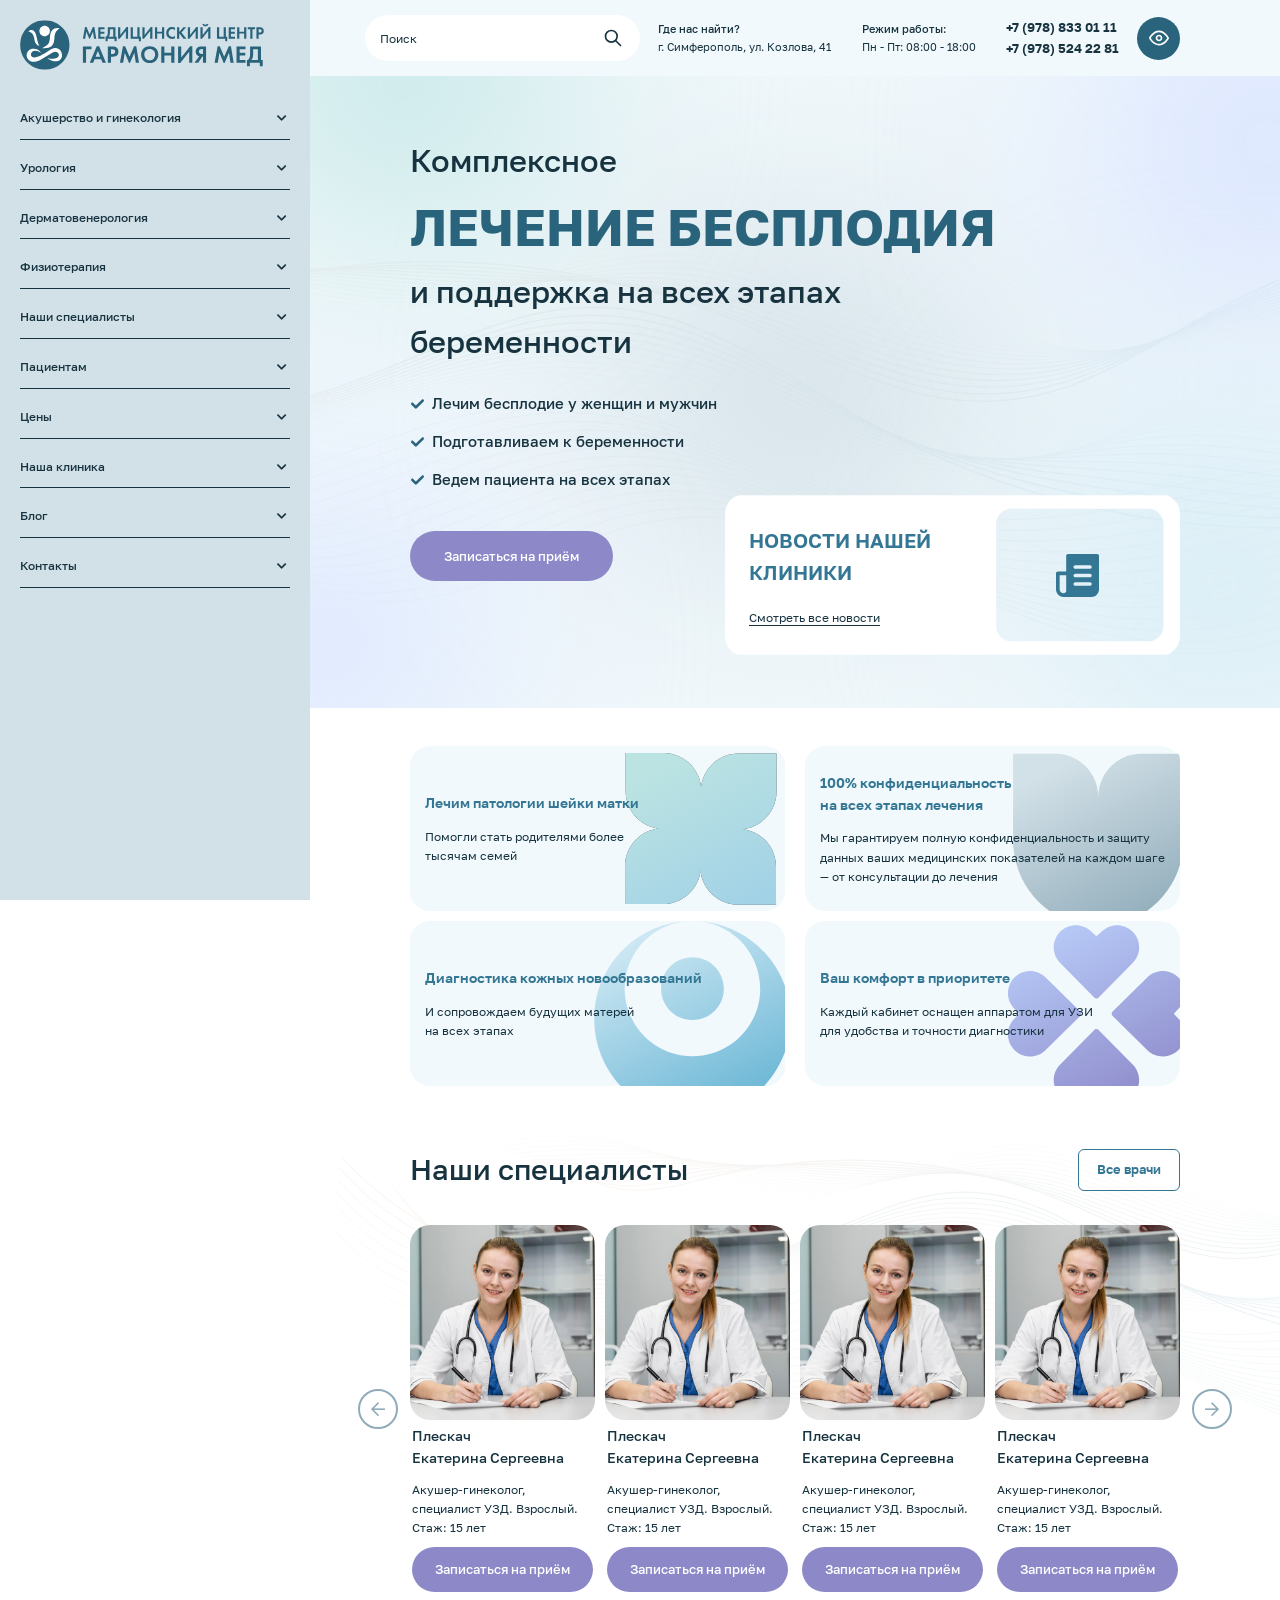
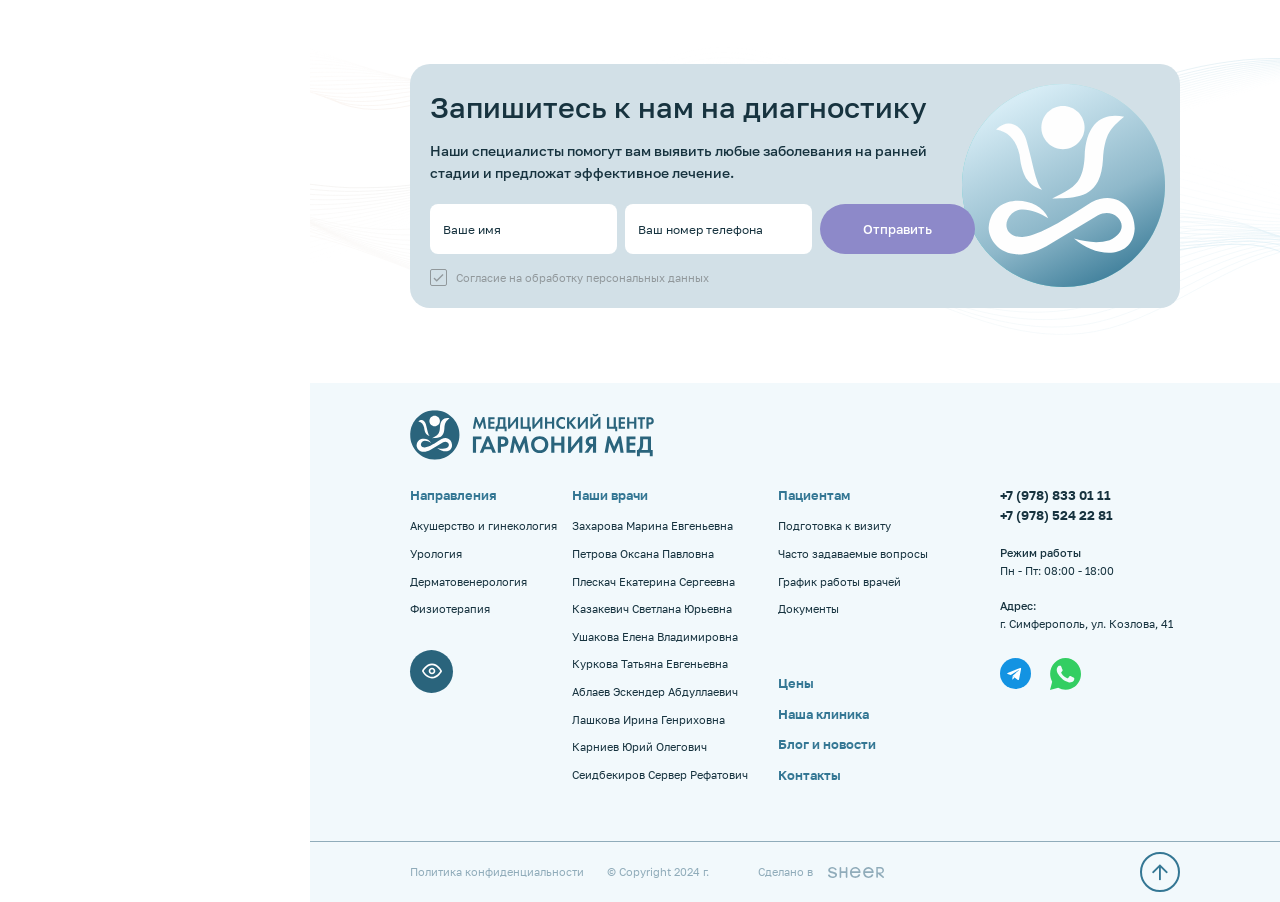
==== index.html @ cb1bbfca "Add files via upload" ====
<!DOCTYPE html>
<!--[if lt IE 7]><html lang="ru" class="lt-ie9 lt-ie8 lt-ie7"><![endif]-->
<!--[if IE 7]><html lang="ru" class="lt-ie9 lt-ie8"><![endif]-->
<!--[if IE 8]><html lang="ru" class="lt-ie9"><![endif]-->
<!--[if gt IE 8]><!-->
<html lang="ru">
<!--<![endif]-->
<head>
	<meta charset="utf-8" />
	<title>Заголовок</title>
	<meta http-equiv="X-UA-Compatible" content="IE=edge" />
	<meta name="viewport" content="width=device-width, initial-scale=1, maximum-scale=1">
	<meta name="format-detection" content="telephone=no" />
	<link rel="shortcut icon" href="favicon.png" />
	<link rel="stylesheet" href="libs/bootstrap/bootstrap-grid.css" />
	<link rel="stylesheet" href="libs/fontawesome-free-5.12.0-web/css/all.min.css" />
	<link rel="stylesheet" href="libs/fancybox-master/dist/jquery.fancybox.min.css" />
	<link rel="stylesheet" href="libs/slick-1.5.9/slick/slick.css" />
	<link rel="stylesheet" href="libs/slick-1.5.9/slick/slick-theme.css" />
	<link rel="stylesheet" href="css/fonts.css" />
	<link rel="stylesheet" href="css/main.css?ver=1.1" />
	<link rel="stylesheet" href="css/media.css?ver=1.1" />
</head>
<body>

	<div class="wrapper">

		<div class="sidebar-page">
			<a href="#" class="logo">
				<img src="img/logo.svg" alt="alt">
			</a>
			<div class="search-main show-mob">
				<form>
					<input type="text" placeholder="Поиск" required>
					<button class="btn-search"></button>
				</form>
			</div>
			<ul class="menu">
				<li class="menu__haschild">
					<a href="#">Акушерство и гинекология</a>
					<div class="menu__dropdown">
						<ul>
							<li><a href="#">Амбулаторная гинекологическая хирургия</a></li>
							<li><a href="#">Воспалительные заболевания</a></li>
							<li><a href="#">Детская и подростковая гинекология</a></li>
							<li><a href="#">Индивидуальное ведение беременности</a></li>
							<li><a href="#">Индивидуальный подбор контрацепции</a></li>
							<li><a href="#">Нарушение менструального цикла</a></li>
							<li><a href="#">Невынашивание беременности</a></li>
							<li><a href="#">Патология шейки матки</a></li>
							<li><a href="#">Патология тазового дна</a></li>
							<li><a href="#">Предгравидарная подготовка (перед планируемой беременностью)</a></li>
							<li><a href="#">Предменструальный синдром</a></li>
							<li><a href="#">Репродуктивная эндокринология</a></li>
							<li><a href="#">Хроническая тазовая боль</a></li>
							<li><a href="#">Эндометриоз</a></li>
						</ul>
					</div>
				</li>
				<li class="menu__haschild">
					<a href="#">Урология</a>
					<div class="menu__dropdown">
						<ul>
							<li><a href="#">Амбулаторная гинекологическая хирургия</a></li>
							<li><a href="#">Воспалительные заболевания</a></li>
							<li><a href="#">Детская и подростковая гинекология</a></li>
							<li><a href="#">Индивидуальное ведение беременности</a></li>
							<li><a href="#">Индивидуальный подбор контрацепции</a></li>
							<li><a href="#">Нарушение менструального цикла</a></li>
						</ul>
					</div>
				</li>
				<li class="menu__haschild">
					<a href="#">Дерматовенерология</a>
					<div class="menu__dropdown">
						<ul>
							<li><a href="#">Амбулаторная гинекологическая хирургия</a></li>
							<li><a href="#">Воспалительные заболевания</a></li>
							<li><a href="#">Детская и подростковая гинекология</a></li>
							<li><a href="#">Индивидуальное ведение беременности</a></li>
							<li><a href="#">Индивидуальный подбор контрацепции</a></li>
							<li><a href="#">Нарушение менструального цикла</a></li>
							<li><a href="#">Невынашивание беременности</a></li>
						</ul>
					</div>
				</li>
				<li class="menu__haschild">
					<a href="#">Физиотерапия</a>
					<div class="menu__dropdown">
						<ul>
							<li><a href="#">Амбулаторная гинекологическая хирургия</a></li>
							<li><a href="#">Воспалительные заболевания</a></li>
							<li><a href="#">Детская и подростковая гинекология</a></li>
							<li><a href="#">Индивидуальное ведение беременности</a></li>
							<li><a href="#">Индивидуальный подбор контрацепции</a></li>
							<li><a href="#">Нарушение менструального цикла</a></li>
						</ul>
					</div>
				</li>
				<li class="menu__haschild">
					<a href="#">Наши специалисты</a>
					<div class="menu__dropdown">
						<ul>
							<li><a href="#">Амбулаторная гинекологическая хирургия</a></li>
							<li><a href="#">Воспалительные заболевания</a></li>
							<li><a href="#">Детская и подростковая гинекология</a></li>
							<li><a href="#">Индивидуальное ведение беременности</a></li>
							<li><a href="#">Хроническая тазовая боль</a></li>
							<li><a href="#">Эндометриоз</a></li>
						</ul>
					</div>
				</li>
				<li class="menu__haschild">
					<a href="#">Пациентам</a>
					<div class="menu__dropdown">
						<ul>
							<li><a href="#">Амбулаторная гинекологическая хирургия</a></li>
							<li><a href="#">Воспалительные заболевания</a></li>
							<li><a href="#">Детская и подростковая гинекология</a></li>
							<li><a href="#">Индивидуальное ведение беременности</a></li>
							<li><a href="#">Индивидуальный подбор контрацепции</a></li>
							<li><a href="#">Эндометриоз</a></li>
						</ul>
					</div>
				</li>
				<li class="menu__haschild">
					<a href="#">Цены</a>
					<div class="menu__dropdown">
						<ul>
							<li><a href="#">Амбулаторная гинекологическая хирургия</a></li>
							<li><a href="#">Воспалительные заболевания</a></li>
							<li><a href="#">Детская и подростковая гинекология</a></li>
							<li><a href="#">Индивидуальное ведение беременности</a></li>
							<li><a href="#">Индивидуальный подбор контрацепции</a></li>
							<li><a href="#">Нарушение менструального цикла</a></li>
							<li><a href="#">Невынашивание беременности</a></li>
						</ul>
					</div>
				</li>
				<li class="menu__haschild">
					<a href="#">Наша клиника</a>
					<div class="menu__dropdown">
						<ul>
							<li><a href="#">Амбулаторная гинекологическая хирургия</a></li>
							<li><a href="#">Воспалительные заболевания</a></li>
							<li><a href="#">Детская и подростковая гинекология</a></li>
							<li><a href="#">Индивидуальное ведение беременности</a></li>
							<li><a href="#">Индивидуальный подбор контрацепции</a></li>
							<li><a href="#">Нарушение менструального цикла</a></li>
						</ul>
					</div>
				</li>
				<li class="menu__haschild">
					<a href="#">Блог</a>
					<div class="menu__dropdown">
						<ul>
							<li><a href="#">Амбулаторная гинекологическая хирургия</a></li>
							<li><a href="#">Воспалительные заболевания</a></li>
							<li><a href="#">Детская и подростковая гинекология</a></li>
							<li><a href="#">Индивидуальное ведение беременности</a></li>
							<li><a href="#">Индивидуальный подбор контрацепции</a></li>
							<li><a href="#">Нарушение менструального цикла</a></li>
							<li><a href="#">Невынашивание беременности</a></li>
						</ul>
					</div>
				</li>
				<li class="menu__haschild">
					<a href="#">Контакты</a>
					<div class="menu__dropdown">
						<ul>
							<li><a href="#">Невынашивание беременности</a></li>
							<li><a href="#">Патология шейки матки</a></li>
							<li><a href="#">Патология тазового дна</a></li>
							<li><a href="#">Предменструальный синдром</a></li>
							<li><a href="#">Репродуктивная эндокринология</a></li>
							<li><a href="#">Хроническая тазовая боль</a></li>
							<li><a href="#">Эндометриоз</a></li>
						</ul>
					</div>
				</li>
			</ul>
			<div class="sidebar-page__bottom show-mob">
				<div class="header__item">
					<p><strong>Где нас найти?</strong></p>
					<p>г. Симферополь, ул. Козлова, 41</p>
				</div>
				<div class="header__item">
					<p><strong>Режим работы:</strong></p>
					<p>Пн - Пт: 08:00 - 18:00</p>
				</div>
				<ul class="phones-list">
					<li><a href="tel:+79788330111">+7 (978) 833 01 11</a></li>
					<li><a href="tel:+79785242281">+7 (978) 524 22 81</a></li>
				</ul>
			</div>
		</div>
		<div class="menu-overlay"></div>

		<header class="header">
			<div class="container">
				<div class="header__wrapper">
					<span class='sandwich'>
						<span class='sw-topper'></span>
						<span class='sw-bottom'></span>
						<span class='sw-footer'></span>
					</span>
					<a href="#" class="logo show-mob">
						<img src="img/logo.svg" alt="alt">
					</a>
					<div class="search-main">
						<form>
							<input type="text" placeholder="Поиск" required>
							<button class="btn-search"></button>
						</form>
					</div>
					<div class="header__item">
						<p><strong>Где нас найти?</strong></p>
						<p>г. Симферополь, ул. Козлова, 41</p>
					</div>
					<div class="header__item hidden-tablet">
						<p><strong>Режим работы:</strong></p>
						<p>Пн - Пт: 08:00 - 18:00</p>
					</div>
					<ul class="phones-list">
						<li><a href="tel:+79788330111">+7 (978) 833 01 11</a></li>
						<li><a href="tel:+79785242281">+7 (978) 524 22 81</a></li>
					</ul>
					<a href="#" class="btn-eye">
						<img src="img/eye.svg" alt="alt">
					</a>
				</div>
			</div>
		</header>

		<section class="billbord">
			<div class="container">
				<h1 class="title-big">Комплексное <strong>лечение бесплодия </strong> и поддержка на всех этапах беременности</h1>
				<div class="billbord__wrap">
					<div class="billbord__content">
						<ul class="list-page">
							<li>Лечим бесплодие у женщин и мужчин</li>
							<li>Подготавливаем к беременности</li>
							<li>Ведем пациента на всех этапах</li>
						</ul>
						<a href="#" class="btn-main">Записаться на приём</a>
					</div>
					<div class="news-block">
						<div class="news-block__content">
							<div class="title-block">Новости нашей клиники</div>
							<a href="#" class="link-page">Смотреть все новости</a>
						</div>
						<a href="#" class="news-block__icon">
							<img src="img/ic_news.svg" alt="alt">
						</a>
					</div>
				</div>
			</div>
		</section>

		<section class="advantages">
			<div class="container">
				<div class="row row_advantages">
					<div class="col-lg-6">
						<div class="item-advantage">
							<h3 class="title-min">Лечим патологии шейки матки</h3>
							<p>Помогли стать родителями более <br>тысячам семей</p>
							<div class="item-advantage__image">
								<img src="img/avd1.svg" alt="alt">
							</div>
						</div>
					</div>
					<div class="col-lg-6">
						<div class="item-advantage">
							<h3 class="title-min">100% конфиденциальность <br>на всех этапах лечения</h3>
							<p>Мы гарантируем полную конфиденциальность и защиту данных ваших медицинских показателей на каждом шаге — от консультации до лечения</p>
							<div class="item-advantage__image">
								<img src="img/avd2.svg" alt="alt">
							</div>
						</div>
					</div>
					<div class="col-lg-6">
						<div class="item-advantage">
							<h3 class="title-min">Диагностика кожных новообразований</h3>
							<p>И сопровождаем будущих матерей <br>на всех этапах</p>
							<div class="item-advantage__image">
								<img src="img/avd3.svg" alt="alt">
							</div>
						</div>
					</div>
					<div class="col-lg-6">
						<div class="item-advantage">
							<h3 class="title-min">Ваш комфорт в приоритете</h3>
							<p>Каждый кабинет оснащен аппаратом для УЗИ <br>для удобства и точности диагностики</p>
							<div class="item-advantage__image">
								<img src="img/avd4.svg" alt="alt">
							</div>
						</div>
					</div>
				</div>
			</div>
		</section>

		<section class="team">
			<div class="container">
				<div class="head-section">
					<h2 class="title-section">Наши специалисты</h2>
					<a href="#" class="btn-main btn-main_border">Все врачи</a>
				</div>
				<div class="slider-team">
					<div>
						<div class="item-team">
							<div class="item-team__image">
								<img src="img/team1.jpg" alt="alt">
							</div>
							<div class="item-team__content">
								<div class="title-min">Плескач <br>Екатерина Сергеевна</div>
								<div class="item-team__text">
									<p>Акушер-гинеколог, специалист УЗД. Взрослый.</p>
									<p>Стаж: 15 лет</p>
								</div>
								<a href="#" class="btn-main">Записаться на приём</a>
							</div>
						</div>
					</div>
					<div>
						<div class="item-team">
							<div class="item-team__image">
								<img src="img/team1.jpg" alt="alt">
							</div>
							<div class="item-team__content">
								<div class="title-min">Плескач <br>Екатерина Сергеевна</div>
								<div class="item-team__text">
									<p>Акушер-гинеколог, специалист УЗД. Взрослый.</p>
									<p>Стаж: 15 лет</p>
								</div>
								<a href="#" class="btn-main">Записаться на приём</a>
							</div>
						</div>
					</div>
					<div>
						<div class="item-team">
							<div class="item-team__image">
								<img src="img/team1.jpg" alt="alt">
							</div>
							<div class="item-team__content">
								<div class="title-min">Плескач <br>Екатерина Сергеевна</div>
								<div class="item-team__text">
									<p>Акушер-гинеколог, специалист УЗД. Взрослый.</p>
									<p>Стаж: 15 лет</p>
								</div>
								<a href="#" class="btn-main">Записаться на приём</a>
							</div>
						</div>
					</div>
					<div>
						<div class="item-team">
							<div class="item-team__image">
								<img src="img/team1.jpg" alt="alt">
							</div>
							<div class="item-team__content">
								<div class="title-min">Плескач <br>Екатерина Сергеевна</div>
								<div class="item-team__text">
									<p>Акушер-гинеколог, специалист УЗД. Взрослый.</p>
									<p>Стаж: 15 лет</p>
								</div>
								<a href="#" class="btn-main">Записаться на приём</a>
							</div>
						</div>
					</div>
					<div>
						<div class="item-team">
							<div class="item-team__image">
								<img src="img/team1.jpg" alt="alt">
							</div>
							<div class="item-team__content">
								<div class="title-min">Плескач <br>Екатерина Сергеевна</div>
								<div class="item-team__text">
									<p>Акушер-гинеколог, специалист УЗД. Взрослый.</p>
									<p>Стаж: 15 лет</p>
								</div>
								<a href="#" class="btn-main">Записаться на приём</a>
							</div>
						</div>
					</div>
					<div>
						<div class="item-team">
							<div class="item-team__image">
								<img src="img/team1.jpg" alt="alt">
							</div>
							<div class="item-team__content">
								<div class="title-min">Плескач <br>Екатерина Сергеевна</div>
								<div class="item-team__text">
									<p>Акушер-гинеколог, специалист УЗД. Взрослый.</p>
									<p>Стаж: 15 лет</p>
								</div>
								<a href="#" class="btn-main">Записаться на приём</a>
							</div>
						</div>
					</div>
				</div>
			</div>
		</section>

		<section class="consultation">
			<div class="container">
				<div class="consultation__form">
					<h2 class="title-section">Запишитесь к нам на диагностику</h2>
					<div class="title-min">Наши специалисты помогут вам выявить любые заболевания на ранней стадии и предложат эффективное лечение.</div>
					<form>
						<div class="consultation__line">
							<div class="item-form">
								<input type="text" placeholder="Ваше имя" required>
							</div>
							<div class="item-form">
								<input type="tel" placeholder="Ваш номер телефона" class="input-phone" inputmode="numeric" required>
							</div>
							<input type="submit" class="btn-main" value="Отправить">
						</div>
						<div class="checkbox">
							<label>
								<input type="checkbox" required="required" checked="checked" />
								<span>Согласие на обработку персональных данных</span>
							</label>
						</div>
					</form>
				</div>
			</div>
		</section>

		<footer class="footer">
			<div class="container">
				<a href="#" class="logo">
					<img src="img/logo.svg" alt="alt">
				</a>
				<div class="row row_footer">
					<div class="col-lg-3 col-6">
						<div class="footer__title">Направления</div>
						<ul class="footer__nav">
							<li><a href="#">Акушерство и гинекология</a></li>
							<li><a href="#">Урология</a></li>
							<li><a href="#">Дерматовенерология</a></li>
							<li><a href="#">Физиотерапия</a></li>
						</ul>
						<a href="#" class="btn-eye">
							<img src="img/eye.svg" alt="alt">
						</a>
					</div>
					<div class="col-lg-3 col-6">
						<div class="footer__col">
							<div class="footer__title">Наши врачи</div>
							<ul class="footer__nav">
								<li><a href="#">Захарова Марина Евгеньевна</a></li>
								<li><a href="#">Петрова Оксана Павловна</a></li>
								<li><a href="#">Плескач Екатерина Сергеевна</a></li>
								<li><a href="#">Казакевич Светлана Юрьевна</a></li>
								<li><a href="#">Ушакова Елена Владимировна</a></li>
								<li><a href="#">Куркова Татьяна Евгеньевна</a></li>
								<li><a href="#">Аблаев Эскендер Абдуллаевич</a></li>
								<li><a href="#">Лашкова Ирина Генриховна</a></li>
								<li><a href="#">Карниев Юрий Олегович</a></li>
								<li><a href="#">Сеидбекиров Сервер Рефатович</a></li>
							</ul>
						</div>
					</div>
					<div class="col-lg-3 col-6">
						<div class="footer__col">
							<div class="footer__title">Пациентам</div>
							<ul class="footer__nav">
								<li><a href="#">Подготовка к визиту</a></li>
								<li><a href="#">Часто задаваемые вопросы</a></li>
								<li><a href="#">График работы врачей</a></li>
								<li><a href="#">Документы</a></li>
							</ul>
							<ul class="footer__nav footer__nav_big">
								<li><a href="#">Цены</a></li>
								<li><a href="#">Наша клиника</a></li>
								<li><a href="#">Блог и новости</a></li>
								<li><a href="#">Контакты</a></li>
							</ul>
						</div>
					</div>
					<div class="col-lg-3 col-6">
						<ul class="phones-list">
							<li><a href="tel:+79788330111">+7 (978) 833 01 11</a></li>
							<li><a href="tel:+79785242281">+7 (978) 524 22 81</a></li>
						</ul>
						<div class="footer__item">
							<p><strong>Режим работы</strong></p>
							<p>Пн - Пт: 08:00 - 18:00</p>
						</div>
						<div class="footer__item">
							<p><strong>Адрес:</strong></p>
							<p>г. Симферополь, ул. Козлова, 41</p>
						</div>
						<ul class="socials-list">
							<li><a href="#" target="_blank"><img src="img/tg.svg" alt="alt"></a></li>
							<li><a href="#" target="_blank"><img src="img/wp.svg" alt="alt"></a></li>
						</ul>
					</div>
				</div>
			</div>
			<div class="footer-bottom">
				<div class="container">
					<div class="row align-items-center">
						<div class="col-lg-3">
							<a href="#">Политика конфиденциальности </a>
						</div>
						<div class="col-lg-3">
							<p>© Copyright  2024 г.</p>
						</div>
						<div class="col-lg-3">
							<div class="create">Сделано в <a href="#"><img src="img/copy.svg" alt="alt"></a></div>
						</div>
						<div class="col-lg-3">
							<a href="#" class="btn_top"><i class="far fa-arrow-up"></i></a>
						</div>
					</div>
				</div>
			</div>
		</footer>
		
	</div>

	<!--[if lt IE 9]>
	<script src="libs/html5shiv/es5-shim.min.js"></script>
	<script src="libs/html5shiv/html5shiv.min.js"></script>
	<script src="libs/html5shiv/html5shiv-printshiv.min.js"></script>
	<script src="libs/respond/respond.min.js"></script>
	<![endif]-->
	<script src="libs/jquery/jquery-3.6.0.min.js"></script>
	<script src="libs/jquery-mousewheel/jquery.mousewheel.min.js"></script>
	<script src="libs/fancybox-master/dist/jquery.fancybox.min.js"></script>
	<script src="libs/slick-1.5.9/slick/slick.min.js"></script>
	<script src="libs/scroll2id/PageScroll2id.min.js"></script>
	<script src="libs/mask/jquery.maskedinput.js"></script>
	<script src="libs/jQueryFormStyler-master/jquery.formstyler.min.js"></script>
	<script src="js/common.js?ver=1.1"></script>
	<!-- Yandex.Metrika counter --><!-- /Yandex.Metrika counter -->
	<!-- Google Analytics counter --><!-- /Google Analytics counter -->
</body>
</html>
---- css/fonts.css ----
@font-face {
    font-family: 'Golos Text';
    src: local('Golos Text Regular'), local('Golos-Text-Regular'),
        url('../fonts/GolosText-Regular.woff2') format('woff2'),
        url('../fonts/GolosText-Regular.woff') format('woff'),
        url('../fonts/GolosText-Regular.ttf') format('truetype');
    font-weight: normal;
    font-style: normal;
  }
  @font-face {
    font-family: 'Golos Text';
    src: local('Golos Text Medium'), local('Golos-Text-Medium'),
        url('../fonts/GolosText-Medium.woff2') format('woff2'),
        url('../fonts/GolosText-Medium.woff') format('woff'),
        url('../fonts/GolosText-Medium.ttf') format('truetype');
    font-weight: 500;
    font-style: normal;
  }
  @font-face {
    font-family: 'Golos Text';
    src: local('Golos Text Demi Bold'), local('Golos-Text-Demi-Bold'),
        url('../fonts/GolosText-DemiBold.woff2') format('woff2'),
        url('../fonts/GolosText-DemiBold.woff') format('woff'),
        url('../fonts/GolosText-DemiBold.ttf') format('truetype');
    font-weight: 600;
    font-style: normal;
  }
  @font-face {
    font-family: 'Golos Text';
    src: local('Golos Text Bold'), local('Golos-Text-Bold'),
        url('../fonts/GolosText-Bold.woff2') format('woff2'),
        url('../fonts/GolosText-Bold.woff') format('woff'),
        url('../fonts/GolosText-Bold.ttf') format('truetype');
    font-weight: 700;
    font-style: normal;
  }
  @font-face {
    font-family: 'Golos Text';
    src: local('Golos Text Black'), local('Golos-Text-Black'),
        url('../fonts/GolosText-Black.woff2') format('woff2'),
        url('../fonts/GolosText-Black.woff') format('woff'),
        url('../fonts/GolosText-Black.ttf') format('truetype');
    font-weight: 900;
    font-style: normal;
  }
---- css/main.css ----
*::-webkit-input-placeholder {
	color: #17333f;
	opacity: 1;
}
*:-moz-placeholder {
	color: #17333f;
	opacity: 1;
}
*::-moz-placeholder {
	color: #17333f;
	opacity: 1;
}
*:-ms-input-placeholder {
	color: #17333f;
	opacity: 1;
}

body input:focus:required:invalid,
body textarea:focus:required:invalid {
	
}
body input:required:valid,
body textarea:required:valid {
	
}
body {
	font-family: 'Golos Text';
	font-size: 16px;
	line-height: 160%;
	color: #17333f;
	overflow-x: hidden;
	margin: 0;
	background-color: #fff;
}
button {
	cursor: pointer;
}
button, input, optgroup, select, textarea {
	font-family: inherit;
}
input {
-webkit-appearance: none;
-moz-appearance: none;
appearance: none;
}
button,
textarea,
input.text,
input[type="text"],
input[type="button"],
input[type="submit"] {
  -webkit-appearance: none;
}
*:link, 
*:visited, 
*:hover, 
*:focus,
*:active {
	outline: 0;
	-webkit-tap-highlight-color: transparent;
}
a, button, input, img {
	transition: all 0.3s;
}
h1,h2,h3,h4,h5,h6 {
	padding: 0;
	margin: 0;
	font-weight: normal;
}
.wrapper {
	padding-left: 468px;
	padding-top: 100px;
	overflow: hidden;
}
a {
	text-decoration: none;
	outline: none;
}
* {
	outline: none !important;
}
ul {
	padding: 0;
	margin: 0;
}
ul li {
	list-style-type: none;
	outline: none;
}
img {
	outline: none;
	display: block;
}
p {
	padding: 0;
	margin: 0;
}
form {
	margin: 0;
}


.row > div {
	padding: 0 15px;
}
.row {
	margin: 0 -15px;
}

.sidebar-page {
	width: 468px;
	padding: 36px 74px;
	height: 100%;
	background: #d2e0e7;
	position: fixed;
	top: 0;
	left: 0;
	z-index: 800;
	overflow: auto;
}
.sidebar-page::-webkit-scrollbar {
	-webkit-appearance: none;
}
.sidebar-page::-webkit-scrollbar:vertical {
	width: 3px;
}
.sidebar-page::-webkit-scrollbar:horizontal {
	height: 3px;
}
.sidebar-page::-webkit-scrollbar-thumb {
	background-color: #2a647c;
	border-radius: 10px;
}
.sidebar-page::-webkit-scrollbar-track {
	border-radius: 10px;
	background-color: #f7f2f2;
}
.logo img {
	max-width: 322px;
	width: 100%;
	height: auto;
	display: block;
}
.menu {
	margin-top: 60px;
}
.menu > li {
	margin-bottom: 18px;
}
.menu > li > a {
	padding-top: 7px;
	padding-bottom: 15px;
	padding-right: 6px;
	border-bottom: 1px solid #17333f;
	line-height: 140%;
	color: #17333f;
	font-weight: 500;
	display: flex;
	align-items: center;
	justify-content: space-between;
}
.menu > li.active > a,
.menu > li > a:hover {
	color: #2a647c;
}
.menu > li.active > a::after {
	transform: rotate(180deg);
}
.menu__haschild > a::after {
	-moz-osx-font-smoothing: grayscale;
    -webkit-font-smoothing: antialiased;
    display: inline-block;
    font-style: normal;
    font-variant: normal;
    text-rendering: auto;
    line-height: 1;
	font-family: "Font Awesome 5 Pro";
    font-weight: 900;
	content: "\f078";
	font-size: 90%;
	transition: all 0.3s;
}
.menu__dropdown {
	display: none;
}
.menu__dropdown li {
	margin-bottom: 2px;
}
.menu__dropdown li a {
	padding: 6px 10px;
	font-size: 14px;
	line-height: 140%;
	color: #17333f;
	border-radius: 3px;
	background: rgba(255, 255, 255, 0.6);
	display: block;
}
.menu__dropdown li a:hover {
	background: rgba(255, 255, 255, 0.8);
}

.header {
	padding: 22px 0;
	left: 468px;
	font-size: 14px;
	line-height: 160%;
	background: #f2f9fc;
	position: fixed;
	top: 0;
	right: 0;
	z-index: 600;
}
.header__wrapper {
	margin-left: -110px;
	gap: 27px;
	display: flex;
	align-items: center;
	justify-content: space-between;
}
.header__item + .header__item {
	margin: 0 auto;
}
.search-main {
	width: 455px;
	position: relative;
}
.search-main input {
	height: 56px;
	padding: 16px 20px;
	padding-right: 69px;
	font-size: 14px;
	line-height: 140%;
	color: #17333f;
	border-radius: 60px;
	font-family: 'Golos Text';
	background: #fff;
	border: none;
	width: 100%;
}
.btn-search {
	width: 65px;
	height: 56px;
	top: 0;
	right: 0;
	position: absolute;
	border: none;
	padding: 0;
	background: transparent;
	background-image: url(../img/search.svg);
	background-repeat: no-repeat;
	background-position: center;
	background-size: 24px auto;
}
.header__item p {
	margin: 0;
}
.header__item strong {
	font-weight: 500;
}
.phones-list {
	font-size: 16px;
	line-height: 160%;
	font-weight: 600;
}
.phones-list a {
	color: #17333f;
}
.btn-eye {
	width: 56px;
	height: 56px;
	border-radius: 50%;
	background: #2a647c;
	border: none;
	flex: none;
	display: flex;
	align-items: center;
	justify-content: center;
}
.btn-eye:hover {
	background: #164254;
}
.btn-eye img {
	width: 24px;
	height: auto;
}
.header .btn-eye {
	margin-left: 20px;
}

.billbord {
	padding-top: 77px;
	padding-bottom: 62px;
	background-image: url(../img/bg_billbord.svg);
	background-repeat: no-repeat;
	background-position: center;
	background-size: cover;
}
.title-big {
	font-size: 42px;
	margin-bottom: 42px;
	max-width: 740px;
	line-height: 160%;
	font-weight: 500;
}
.title-big strong {
	font-size: 64px;
	line-height: 160%;
	text-transform: uppercase;
	color: #2a647c;
	display: block;
	font-weight: 700;
}
.list-page li {
	padding-left: 32px;
	margin-bottom: 20px;
	font-size: 18px;
	line-height: 160%;
	font-weight: 500;
	position: relative;
}
.list-page li::before {
	position: absolute;
	display: block;
	content: " ";
	top: 6px;
	left: 0;
	width: 16px;
	height: 16px;
	background-image: url(../img/li.svg);
	background-repeat: no-repeat;
	background-position: center;
	background-size: contain;
}
.btn-main {
	height: 56px;
	padding: 0 42px;
	font-size: 16px;
	line-height: 160%;
	color: #fff;
	border-radius: 30px;
	background: #8d89c9;
	font-weight: 500;
	display: inline-flex;
	align-items: center;
	justify-content: center;
	text-align: center;
	border: none;
	font-family: 'Golos Text';
	cursor: pointer;
}
.btn-main:hover {
	background: #6964ac;
}
.billbord .list-page {
	margin-bottom: 52px;
}
.news-block {
	width: 604px;
	padding: 18px 22px;
	padding-left: 28px;
	border-radius: 20px;
	display: flex;
	align-items: center;
	max-width: 100%;
	background-image: url(../img/bg_news.svg);
	background-repeat: no-repeat;
	background-position: center;
	background-size: contain;
}
.news-block__icon {
	width: 222px;
	height: 176px;
	flex: none;
	display: flex;
	align-items: center;
	justify-content: center;
}
.news-block__icon img {
	width: 56px;
	height: auto;
}
.billbord__wrap {
	display: flex;
	align-items: flex-end;
	justify-content: space-between;
}
.news-block__content {
	flex: 1;
}
.title-block {
	font-size: 24px;
	line-height: 160%;
	font-weight: 600;
	text-transform: uppercase;
	color: #347794;
}
.news-block .title-block {
	margin-bottom: 36px;
}
.link-page {
	color: #17333f;
	border-bottom: 1px #17333f solid;
}
.link-page:hover {
	border-color: transparent;
}
.billbord__content {
	padding-bottom: 90px;
}

.advantages {
	padding-top: 51px;
}
.row.row_advantages > div {
	padding: 0 25px;
	margin-bottom: 23px;
}
.row.row_advantages {
	margin: 0 -25px;
	margin-bottom: -23px;
}
.item-advantage {
	padding: 15px 41px;
	min-height: 234px;
	background: #f2f9fc;
	border-radius: 20px;
	z-index: 1;
	position: relative;
	height: 100%;
	display: flex;
	flex-direction: column;
	align-items: flex-start;
	justify-content: center;
}
.title-min {
	font-size: 18px;
	line-height: 160%;
	font-weight: 500;
}
.item-advantage .title-min {
	margin-bottom: 15px;
	color: #347794;
	font-weight: 600;
}
.item-advantage__image {
	bottom: 0;
	right: 0;
	z-index: -1;
	top: 0;
	position: absolute;
}
.item-advantage__image img {
	height: 100%;
	width: auto;
}

.team {
	padding-top: 68px;
	position: relative;
}
.consultation::before,
.team::before {
	position: absolute;
	display: block;
	content: " ";
	top: -90px;
	left: 0;
	width: 100%;
	height: 586px;
	z-index: -1;
	background-image: url(../img/bg_team.svg);
	background-repeat: no-repeat;
	background-position: center;
	background-size: contain;
}
.head-section {
	margin-bottom: 37px;
	display: flex;
	align-items: center;
	justify-content: space-between;
}
.title-section {
	font-size: 36px;
	line-height: 160%;
	font-weight: 500;
}
.btn-main.btn-main_border {
	padding: 0 20px;
	font-size: 14px;
	height: 46px;
	border-radius: 6px;
	border: 1.50px solid #347794;
	background: transparent;
	color: #347794;
	font-weight: 600;
}
.btn-main.btn-main_border:hover {
	background: #347794;
	color: #fff;
}
.slider-team:not(.slick-initialized) > *:not(:first-child) {
	display: none;
}
.slider-team .slick-track {
	display: flex !important;
}
.slider-team .slick-slide {
	padding: 0 10px;
	height: inherit !important;
}
.slider-team .slick-list {
	margin: 0 -10px;
}
.item-team {
	display: flex;
	flex-direction: column;
	align-items: flex-start;
}
.item-team__image {
	height: 300px;
	margin-bottom: 8px;
	border-radius: 20px;
	width: 100%;
}
.item-team__image img {
	width: 100%;
    height: 100%;
    object-fit: cover;
    font-family: 'object-fit: cover;';
	border-radius: 20px;
}
.item-team__content {
	padding: 12px;
	padding-top: 10px;
	flex: 1;
	display: flex;
	flex-direction: column;
	align-items: flex-start;
	width: 100%;
}
.item-team__text,
.item-team .title-min {
	margin-bottom: 12px;
}
.item-team .btn-main {
	height: 52px;
	padding: 0 10px;
	width: 100%;
}
.slick-arrow {
	width: 48px;
	height: 48px;
	font-size: 18px;
	color: #90acba;
	border: 2px solid #90acba;
	border-radius: 50%;
	top: 50%;
	transition: all 0.3s;
	display: flex;
	align-items: center;
	justify-content: center;
	cursor: pointer;
}
.slick-arrow:hover {
	border-color: #dfaa88;
	color: #dfaa88;
}
.slick-prev {
	left: -68px;
}
.slick-next {
	right: -68px;
}
.slick-arrow::before {
	display: none;
}

.consultation {
	padding-top: 90px;
	padding-bottom: 109px;
	position: relative;
}
.consultation::before {
	top: -100px;
	background-image: url(../img/bg_consultation.svg);
}
.consultation__form {
	padding: 36px 42px;
	padding-bottom: 40px;
	border-radius: 20px;
	background-color: #d2e0e7;
	background-image: url(../img/icon_consultation.svg);
	background-repeat: no-repeat;
	background-position: center right 42px;
}
.consultation .title-section {
	margin-bottom: 25px;
}
.consultation .title-min {
	margin-bottom: 42px;
	max-width: 685px;
}
.consultation__line {
	gap: 14px;
	display: flex;
	align-items: center;
}
.consultation__line .item-form {
	width: 277px;
	margin: 0;
}
.item-form {
	margin-bottom: 15px;
}
.item-form input,
.item-form textarea {
	height: 59px;
	padding: 0 20px;
	font-size: 14px;
	line-height: 160%;
	color: #17333f;
	width: 100%;
	background: #fff;
	border-radius: 8px;
	font-family: 'Golos Text';
	border: none;
}
.consultation__line .btn-main {
	min-width: 216px;
}
.checkbox {
	font-size: 13px;
	margin-top: 17px;
	line-height: 140%;
	color: #525252;
	font-weight: 400;
	opacity: 0.5;
	letter-spacing: normal;
	display: flex;
	text-align: left;
}
.checkbox label {
	display: block;
	position: relative;
}
.checkbox label input {
	position: absolute;
	z-index: -1;
	height: 1px !important;
	width: 1px !important;
	opacity: 0 !important;
	margin: 12px 2px 0 7px !important;
}
.checkbox label > span {
	position: relative;
	padding: 3px 0 0 32px;
	display: block;
	cursor: pointer;
}
.checkbox label > span:before {
	content: '';
	position: absolute;
	top: 2px;
	left: 0;
	width: 19px;
	height: 19px;
	border: 1px solid #525252;
	border-radius: 2px;
	transition: .2s;
}
.checkbox label > span:after {
	content: '';
	position: absolute;
	top: 2px;
	left: 0px;
	width: 19px;
	height: 19px;
	content: "\f00c";
	display: -webkit-flex;
	display: -moz-flex;
	display: -ms-flex;
	display: -o-flex;
	display: flex;
	align-items: center;
	justify-content: center;
	-moz-osx-font-smoothing: grayscale;
	-webkit-font-smoothing: antialiased;
	font-style: normal;
	font-variant: normal;
	text-rendering: auto;
	line-height: 1;
	font-family: "Font Awesome 5 Pro";
	font-weight: 400;
	background-image: none;
	color: #525252;
	font-size: 11px;
	opacity: 0;
	transition: .2s;
}
.checkbox label input:checked + span:after {
	opacity: 1;
}

.footer {
	padding-top: 29px;
	font-size: 14px;
	line-height: 160%;
	background: #f2f9fc;
}
.footer .logo {
	margin-bottom: 34px;
	display: inline-block;
	vertical-align: middle;
}
.footer__nav_big,
.footer__title {
	margin-bottom: 12px;
	font-size: 16px;
	line-height: 160%;
	color: #347794;
	font-weight: 600;
}
.footer__nav li {
	margin-bottom: 12px;
}
.footer__nav li:last-child {
	margin-bottom: 0;
}
.footer__nav a {
	color: #17333f;
	border-bottom: 1px transparent solid;
}
.footer__nav a:hover {
	color: #347794;
	border-color: #347794;
}
.footer__nav_big {
	margin: 0;
}
.footer__nav_big a {
	color: #347794;
}
.footer__nav + .footer__nav {
	margin-top: 64px;
}
.footer__item p {
	margin: 0;
}
.footer__item strong {
	font-weight: 500;
}
.footer__item {
	margin-top: 18px;
}
.socials-list {
	gap: 23px;
	display: flex;
	align-items: center;
}
.socials-list img {
	width: 33px;
}
.footer .socials-list {
	margin-top: 25px;
}
.footer .btn-eye {
	margin-top: 32px;
}
.footer-bottom {
	padding: 10px 0;
	margin-top: 72px;
	color: #90acba;
	border-top: 1px solid #90acba;
}
.create {
	margin-left: -45px;
	display: flex;
	align-items: center;
}
.create img {
	width: 57px;
}
.create a {
	margin-left: 15px;
} 
.footer-bottom a {
	color: #90acba;
}
.footer-bottom a:hover {
	color: #347794;
}
.btn_top {
	font-size: 18px;
	color: #347794 !important; 
	width: 40px;
	height: 40px;
	margin-left: auto;
	text-align: center;
	display: flex;
	align-items: center;
	justify-content: center;
	border-radius: 50%;
	border: 2px solid #347794;
	transition: all 0.3s;
}
.btn_top:hover {
	color: #dfaa88 !important;
	border-color: #dfaa88;
}
.slick-dots {
	bottom: 0;
	left: 0;
	width: 100%;
}
.slick-dots li {
	width: 10px;
	height: 10px;
}
.slick-dots li button {
	width: 10px;
	height: 10px;
	background: #17333f;
	border-radius: 50%;
	padding: 0;
	border: none;
	transition: all 0.3s;
	opacity: 1;
}
.slick-dots li button:hover,
.slick-dots li.slick-active button {
	background: #8d89c9;
}
.slick-dots li button::before {
	display: none;
}
.row > div:nth-child(3) .footer__col {
	margin-left: -25px;
}
.row > div:nth-child(2) .footer__col {
	margin-left: -35px;
}
/*Style Sandwich*/
.sandwich span {
	display: block;
}
.sandwich {
	width: 43px;
	height: 43px;
	padding-top: 9px;
	display: -webkit-flex;
	display: -moz-flex;
	display: -ms-flex;
	display: -o-flex;
	display: flex;
	border-radius: 50%;
	flex-direction: column;
	align-items: center;
	flex: none;
	cursor: pointer;
	display: none;
	background: #2a647c;
	position: relative;
	z-index: 1;
}
.sandwich::before {
	position: absolute;
	display: block;
	content: " ";
	top: 0;
	left: 0;
	width: 100%;
	height: 100%;
	border-radius: 50%;
	z-index: -1;
	background: linear-gradient(88.14deg, #00559F 2.82%, #06A9F0 99.21%), #F1FAFF;
	opacity: 0;
	transition: all 0.3s;
}
.sw-topper {
	position: relative;
	top: 5px;
	width: 20px;
	height: 2px;
	border-radius: 4px;
	display: block;
	margin: 0;
	background-color: #fff;
	border: medium none;
	transition: transform 0.5s, top 0.2s;
}
.sw-bottom {
	position: relative;
	top: 9px;
	width: 20px;
	height: 2px;
	border-radius: 4px;
	display: block;
	margin: 0;
	background-color: #fff;
	border: medium none;
	transition: transform 0.5s, top 0.2s;
}
.sw-footer {
	position: relative;
	top: 13px;
	width: 20px;
	height: 2px;
	border-radius: 4px;
	display: block;
	margin: 0;
	background-color: #fff;
	border: medium none;
	transition: transform 0.5s, top 0.2s;
}
.sandwich.active .sw-topper {
	top: 11px;
	transform: rotate(45deg);
}
.sandwich.active .sw-bottom {
	opacity: 0;
}
.sandwich.active .sw-footer {
	top: 7px;
	transform: rotate(-45deg); 
}
---- css/media.css ----
/*==========  Desktop First Method  ==========*/
@media only screen and (max-width : 1900px) {
    .header__wrapper {
        margin-left: -74px;
    }
}
@media only screen and (max-width : 1820px) {
    .sidebar-page {
        width: 430px;
        padding: 30px 50px;
    }
    .wrapper {
        padding-left: 430px;
        padding-top: 96px;
    }
    .header {
        left: 430px;
        padding: 20px 0;
        font-size: 13px;
    }
    .header__wrapper {
        margin-left: -60px;
        gap: 22px;
    }
    .search-main {
        width: 350px;
    }
    body {
        font-size: 14px;
    }
    .btn-eye {
        width: 50px;
        height: 50px;
    }
    .header .btn-eye {
        margin-left: 14px;
    }
    .phones-list {
        font-size: 15px;
    }
    .btn-eye img {
        width: 22px;
    }
    .title-big {
        font-size: 38px;
        margin-bottom: 31px;
        max-width: 750px;
    }
    .title-big strong {
        font-size: 60px;
    }
    .billbord .list-page {
        margin-bottom: 40px;
    }
    .list-page li {
        padding-left: 27px;
        margin-bottom: 17px;
        font-size: 17px;
    }
    .list-page li::before {
        width: 14px;
        height: 14px;
    }
    .news-block {
        width: 563px;
        padding: 14px 20px;
        padding-left: 24px;
    }
    .title-block {
        font-size: 22px;
    }
    .news-block .title-block {
        margin-bottom: 32px;
    }
    .news-block__icon {
        width: 210px;
        height: 167px;
    }
    .news-block__icon img {
        width: 51px;
    }
    .billbord__content {
        padding-bottom: 75px;
    }
    .row.row_advantages > div {
        padding: 0 20px;
        margin-bottom: 23px;
    }
    .row.row_advantages {
        margin: 0 -20px;
        margin-bottom: -23px;
    }
    .item-advantage {
        padding: 15px 32px;
        min-height: 215px;
    }
    .title-min {
        font-size: 17px;
    }
    .item-advantage .title-min {
        margin-bottom: 12px;
    }
    .title-section {
        font-size: 34px;
    }
    .btn-main.btn-main_border {
        padding: 0 18px;
        font-size: 13px;
        height: 44px;
    }
    .slider-team .slick-slide {
        padding: 0 8px;
    }
    .slider-team .slick-list {
        margin: 0 -8px;
    }
    .item-team__image {
        height: 260px;
        margin-bottom: 5px;
    }
    .item-team__content {
        padding: 9px;
        padding-top: 7px;
    }
    .item-team .btn-main {
        height: 49px;
    }
    .btn-main {
        height: 54px;
        padding: 0 38px;
        font-size: 15px;
    }
    .consultation__line {
        gap: 10px;
    }
    .consultation .title-min {
        margin-bottom: 30px;
        max-width: 629px;
    }
    .consultation .title-section {
        margin-bottom: 19px;
    }
    .consultation__form {
        padding: 30px 34px;
        padding-bottom: 35px;
        background-position: center right 25px;
        background-size: 250px auto;
    }
    .item-form input, .item-form textarea {
        height: 56px;
        padding: 0 17px;
        font-size: 13px;
    }
    .consultation__line .item-form {
        width: 250px;
    }
    .consultation__line .btn-main {
        min-width: 200px;
    }
    .footer {
        padding-top: 27px;
        font-size: 13px;
    }
    .logo img {
        max-width: 314px;
    }
    .footer__nav_big, .footer__title {
        font-size: 15px;
    }
    .footer__nav + .footer__nav {
        margin-top: 55px;
    }
    .footer__nav li {
        margin-bottom: 10px;
    }
    .footer-bottom {
        margin-top: 62px;
    }
    .menu {
        margin-top: 45px;
    }
    .menu > li > a {
        padding-top: 5px;
        padding-bottom: 12px;
        padding-right: 4px;
    }
    .menu > li {
        margin-bottom: 15px;
    }
}
@media only screen and (max-width : 1600px) {
    .sidebar-page {
        width: 350px;
        padding: 20px 30px;
    }
    .wrapper {
        padding-left: 350px;
        padding-top: 92px;
    }
    .header {
        left: 350px;
    }
    .slick-arrow {
        width: 40px;
        height: 40px;
        font-size: 16px;
    }
    .slick-prev {
        left: -52px;
    }
    .slick-next {
        right: -52px;
    }
    .search-main input {
        height: 52px;
        padding: 0px 15px;
        padding-right: 56px;
        font-size: 13px;
    }
    .btn-search {
        width: 59px;
        height: 52px;
        background-size: 21px auto;
    }
    .phones-list {
        font-size: 14px;
    }
    .search-main {
        width: 345px;
    }
    .header__wrapper {
        gap: 18px;
    }
    .news-block {
        width: 525px;
    }
    .news-block .title-block {
        margin-bottom: 25px;
    }
    .news-block__icon {
        width: 195px;
        height: 160px;
    }
    .news-block__icon img {
        width: 48px;
    }
    .list-page li {
        padding-left: 25px;
        margin-bottom: 16px;
        font-size: 16px;
    }
    .title-big {
        font-size: 35px;
        margin-bottom: 28px;
        max-width: 725px;
    }
    .title-big strong {
        font-size: 56px;
    }
    .billbord {
        padding-top: 60px;
        padding-bottom: 52px;
    }
    .btn-main {
        height: 52px;
        padding: 0 38px;
        font-size: 14px;
    }
    .row.row_advantages > div {
        padding: 0 15px;
        margin-bottom: 16px;
    }
    .row.row_advantages {
        margin: 0 -15px;
        margin-bottom: -16px;
    }
    .title-min {
        font-size: 16px;
    }
    .item-advantage {
        padding: 13px 25px;
        min-height: 205px;
    }
    .slider-team .slick-slide {
        padding: 0 5px;
    }
    .slider-team .slick-list {
        margin: 0 -5px;
    }
    .item-team__content {
        padding: 5px;
        padding-top: 3px;
    }
    .item-team__text, .item-team .title-min {
        margin-bottom: 10px;
    }
    .item-team__image {
        height: 230px;
    }
    .head-section {
        margin-bottom: 32px;
    }
    .title-section {
        font-size: 32px;
    }
    .team {
        padding-top: 60px;
    }
    .team::before {
        top: -104px;
    }
    .item-form input, .item-form textarea {
        height: 52px;
        padding: 0 15px;
        font-size: 12px;
    }
    .consultation__line {
        gap: 8px;
    }
    .consultation__line .item-form {
        width: 220px;
    }
    .consultation__line .btn-main {
        min-width: 180px;
    }
    .consultation__form {
        padding: 25px 25px;
        padding-bottom: 30px;
        background-position: center right 20px;
        background-size: 225px auto;
    }
    .checkbox {
        font-size: 11px;
        margin-top: 13px;
    }
    .checkbox label > span:before,
    .checkbox label > span:after {
        width: 17px;
        height: 17px;
    }
    .checkbox label > span {
        padding: 3px 0 0 26px;
    }
    .consultation .title-section {
        margin-bottom: 9px;
    }
    .consultation .title-min {
        margin-bottom: 22px;
    }
    .consultation {
        padding-top: 70px;
        padding-bottom: 75px;
    }
    .footer {
        font-size: 12px;
    }
    .footer__nav_big, .footer__title {
        font-size: 14px;
    }
    .socials-list img {
        width: 31px;
    }
    .socials-list {
        gap: 19px;
    }
    .footer-bottom {
        margin-top: 55px;
    }
    .menu {
        margin-top: 35px;
    }
    .menu__dropdown li a {
        padding: 4px 6px;
        font-size: 13px;
    }
}
@media only screen and (max-width : 1400px) {
    .sidebar-page {
        width: 310px;
        padding: 20px 20px;
    }
    .wrapper {
        padding-left: 310px;
        padding-top: 76px;
    }
    .header {
        left: 310px;
        padding: 15px 0;
        font-size: 11px;
    }
    .header .btn-eye {
        margin: 0;
    }
    .search-main {
        width: 275px;
    }
    .header__wrapper {
        margin-left: -45px;
    }
    .phones-list {
        font-size: 13px;
    }
    .btn-eye {
        width: 43px;
        height: 43px;
    }
    .btn-eye img {
        width: 20px;
    }
    .search-main input {
        height: 46px;
        padding: 0 15px;
        padding-right: 56px;
        font-size: 12px;
    }
    .btn-search {
        width: 55px;
        height: 46px;
        background-size: 20px auto;
    }
    .news-block {
        width: 455px;
    }
    .news-block__icon {
        width: 165px;
        height: 134px;
    }
    .news-block__icon img {
        width: 43px;
    }
    .title-block {
        font-size: 20px;
    }
    .news-block .title-block {
        margin-bottom: 20px;
    }
    .list-page li {
        padding-left: 22px;
        margin-bottom: 14px;
        font-size: 15px;
    }
    .title-big {
        font-size: 31px;
        margin-bottom: 25px;
        max-width: 650px;
    }
    .title-big strong {
        font-size: 51px;
    }
    .btn-main {
        height: 50px;
        padding: 0 34px;
        font-size: 13px;
    }
    body {
        font-size: 12px;
    }
    .advantages {
        padding-top: 38px;
    }
    .item-advantage {
        padding: 10px 15px;
        min-height: 165px;
    }
    .title-min {
        font-size: 14px;
    }
    .row.row_advantages > div {
        padding: 0 10px;
        margin-bottom: 10px;
    }
    .row.row_advantages {
        margin: 0 -10px;
        margin-bottom: -10px;
    }
    .item-team .btn-main {
        height: 45px;
    }
    .item-team__content {
        padding: 2px;
        padding-top: 0px;
    }
    .item-team__image {
        height: 195px;
    }
    .btn-main.btn-main_border {
        height: 42px;
    }
    .consultation .title-min {
        margin-bottom: 20px;
        max-width: 530px;
    }
    .title-section {
        font-size: 29px;
    }
    .item-form input, .item-form textarea {
        height: 50px;
        padding: 0 13px;
        font-size: 12px;
    }
    .consultation__line .item-form {
        width: 187px;
    }
    .consultation__line .btn-main {
        min-width: 155px;
    }
    .consultation__form {
        padding: 20px 20px;
        padding-bottom: 22px;
        background-position: center right 15px;
        background-size: 203px auto;
    }
    .footer {
        font-size: 11px;
    }
    .footer__nav_big, .footer__title {
        font-size: 13px;
    }
    .row > div {
        padding: 0 8px;
    }
    .row {
        margin: 0 -8px;
    }
    .logo img {
        max-width: 244px;
    }
    .footer .logo {
        margin-bottom: 25px;
    }
    .menu__dropdown li a {
        font-size: 12px;
    }
}
/* Large Devices, Wide Screens */
@media only screen and (max-width : 1200px) {
    .sidebar-page {
        width: 250px;
    }
    .wrapper {
        padding-left: 250px;
    }
    .header {
        left: 250px;
    }
    .header__wrapper {
        margin: 0;
    }
    .hidden-tablet {
        display: none !important;
    }
    .news-block {
        width: 420px;
    }
    .news-block__icon {
        width: 149px;
        height: 122px;
    }
    .title-block {
        font-size: 18px;
    }
    body {
        font-size: 12px;
    }
    .title-min {
        font-size: 14px;
    }
    .item-advantage {
        padding: 10px 10px;
        min-height: 160px;
    }
    .slider-team {
        padding-bottom: 33px;
    }
    .item-team__image {
        height: 275px;
    }
    .consultation {
        padding-top: 44px;
        padding-bottom: 55px;
    }
    .consultation::before {
        top: -226px;
    }
    .team::before {
        top: -165px;
    }
    .row > div:nth-child(3) .footer__col,
    .row > div:nth-child(2) .footer__col {
        margin: 0;
    }
    .footer-bottom {
        margin-top: 40px;
    }
    .menu {
        margin-top: 30px;
    }
    .footer-bottom {
        margin-top: 30px;
    }
    .list-page li {
        font-size: 14px;
    }
    .menu__dropdown li a {
        font-size: 11px;
        padding: 3px 4px;
    }
}

/* Medium Devices, Desktops */
@media only screen and (max-width : 992px) {
    .sidebar-page {
        display: none;
    }
    .wrapper {
        padding-top: 63px;
        padding-left: 0;
    }
    .header {
        padding: 10px 0;
        left: 0;
    }
    .header__wrapper .phones-list,
    .header__wrapper .header__item,
    .header__wrapper .search-main {
        display: none;
    }
    .title-big strong {
        font-size: 29px;
    }
    .title-big {
        font-size: 20px;
        margin-bottom: 18px;
        max-width: 335px;
    }
    .billbord__wrap {
        display: block;
    }
    .list-page li::before {
        top: 4px;
    }
    .billbord .list-page {
        margin-bottom: 30px;
    }
    .title-block {
        font-size: 15px;
    }
    .news-block {
        width: 335px;
        border-radius: 16px;
        padding: 10px;
        max-width: 100%;
    }
    .news-block__icon {
        width: 127px;
        height: 103px;
    }
    .news-block__icon img {
        width: 38px;
    }
    .news-block .title-block {
        margin-bottom: 12px;
    }
    .billbord__content {
        padding-bottom: 35px;
    }
    .billbord {
        padding: 45px 0;
    }
    body {
        font-size: 13px;
    }
    .title-min {
        font-size: 15px;
    }
    .row.row_advantages > div {
        margin-bottom: 18px;
    }
    .row.row_advantages {
        margin-bottom: -18px;
    }
    .team {
        padding-top: 35px;
    }
    .head-section {
        display: block;
    }
    .head-section .title-section {
        margin-bottom: 20px;
    }
    .consultation__form {
        background-image: none;
    }
    .consultation__line {
        display: block;
    }
    .consultation__line .item-form {
        margin-bottom: 15px;
        width: 100%;
        display: block;
    }
    .consultation__line .btn-main {
        width: 100%;
        min-width: initial;
    }
    .btn-main {
        font-size: 14px;
    }
    .footer {
        font-size: 13px;
    }
    .footer__nav_big, .footer__title {
        font-size: 15px;
    }
    .row_footer > div:nth-child(1) {
        order: -2;
    }
    .row_footer > div:nth-child(4) {
        order: -1;
    }
    .footer .btn-eye {
        margin-top: 22px;
    }
    .row_footer > div {
        margin-bottom: 15px;
    }
    .row_footer {
        margin-bottom: -15px;
    }
    .create {
        margin: 0;
    }
    .footer-bottom .row > div {
        margin-bottom: 10px;
    }
    .btn_top {
        margin-top: -45px;
    }
    .header .logo img {
        max-width: 200px;
    }
    .sandwich {
        display: flex;
    }
    .sidebar-page .logo {
        display: none;
    }
    .sidebar-page {
        top: 63px;
        padding: 15px;
        font-size: 14px;
        padding-bottom: 40px;
        width: 100%;
        height: auto;
        max-height: calc(100vh - 50px);
        background: #f2f9fc;
    }
    .menu__dropdown li a {
        font-size: 14px;
        padding: 7px 9px;
    }
    .search-main input {
        font-size: 14px;
        padding-left: 15px;
    }
    .search-main {
        width: 100%;
    }
    .menu {
        margin-top: 19px;
    }
    .phones-list {
        font-size: 14px;
    }
    .sidebar-page .header__item {
        margin-bottom: 18px;
    }
    .sidebar-page__bottom {
        padding-top: 8px;
    }
    .menu-overlay {
        top: 126px;
        left: 0;
        right: 0;
        bottom: 0;
        background-color: rgba(0, 0, 0, 0.7);
        position: fixed;
        z-index: 300;
        display: none;
    }
    .no-scroll {
        overflow: hidden;
    }
}

/* Small Devices, Tablets */
@media only screen and (max-width : 768px) {

}

/* Extra Small Devices, Phones */
@media only screen and (max-width : 480px) {
    .item-team__image {
        height: 345px;
    }
}

/* Custom, iPhone Retina */
@media only screen and (max-width : 320px) {

}


/*==========  Mobile First Method  ==========*/

/* Custom, iPhone Retina */
@media only screen and (min-width : 320px) {

}

/* Extra Small Devices, Phones */
@media only screen and (min-width : 480px) {

}

/* Small Devices, Tablets */
@media only screen and (min-width : 768px) {

}

/* Medium Devices, Desktops */
@media only screen and (min-width : 992px) {
    .menu-overlay,
    .show-mob {
        display: none !important;
    }
    .sidebar-page {
        display: block !important;
    }
}

 /* Large Devices, Wide Screens */
@media only screen and (min-width : 1200px) {
    .container {
        max-width: 800px;
    }
}
@media (min-width: 1400px) {
    .container {
        max-width: 940px;
    }
}
@media (min-width: 1600px) {
    .container {
        max-width: 1050px;
    }
}

@media (min-width: 1820px) {
    .container {
        max-width: 1230px;
    }
}
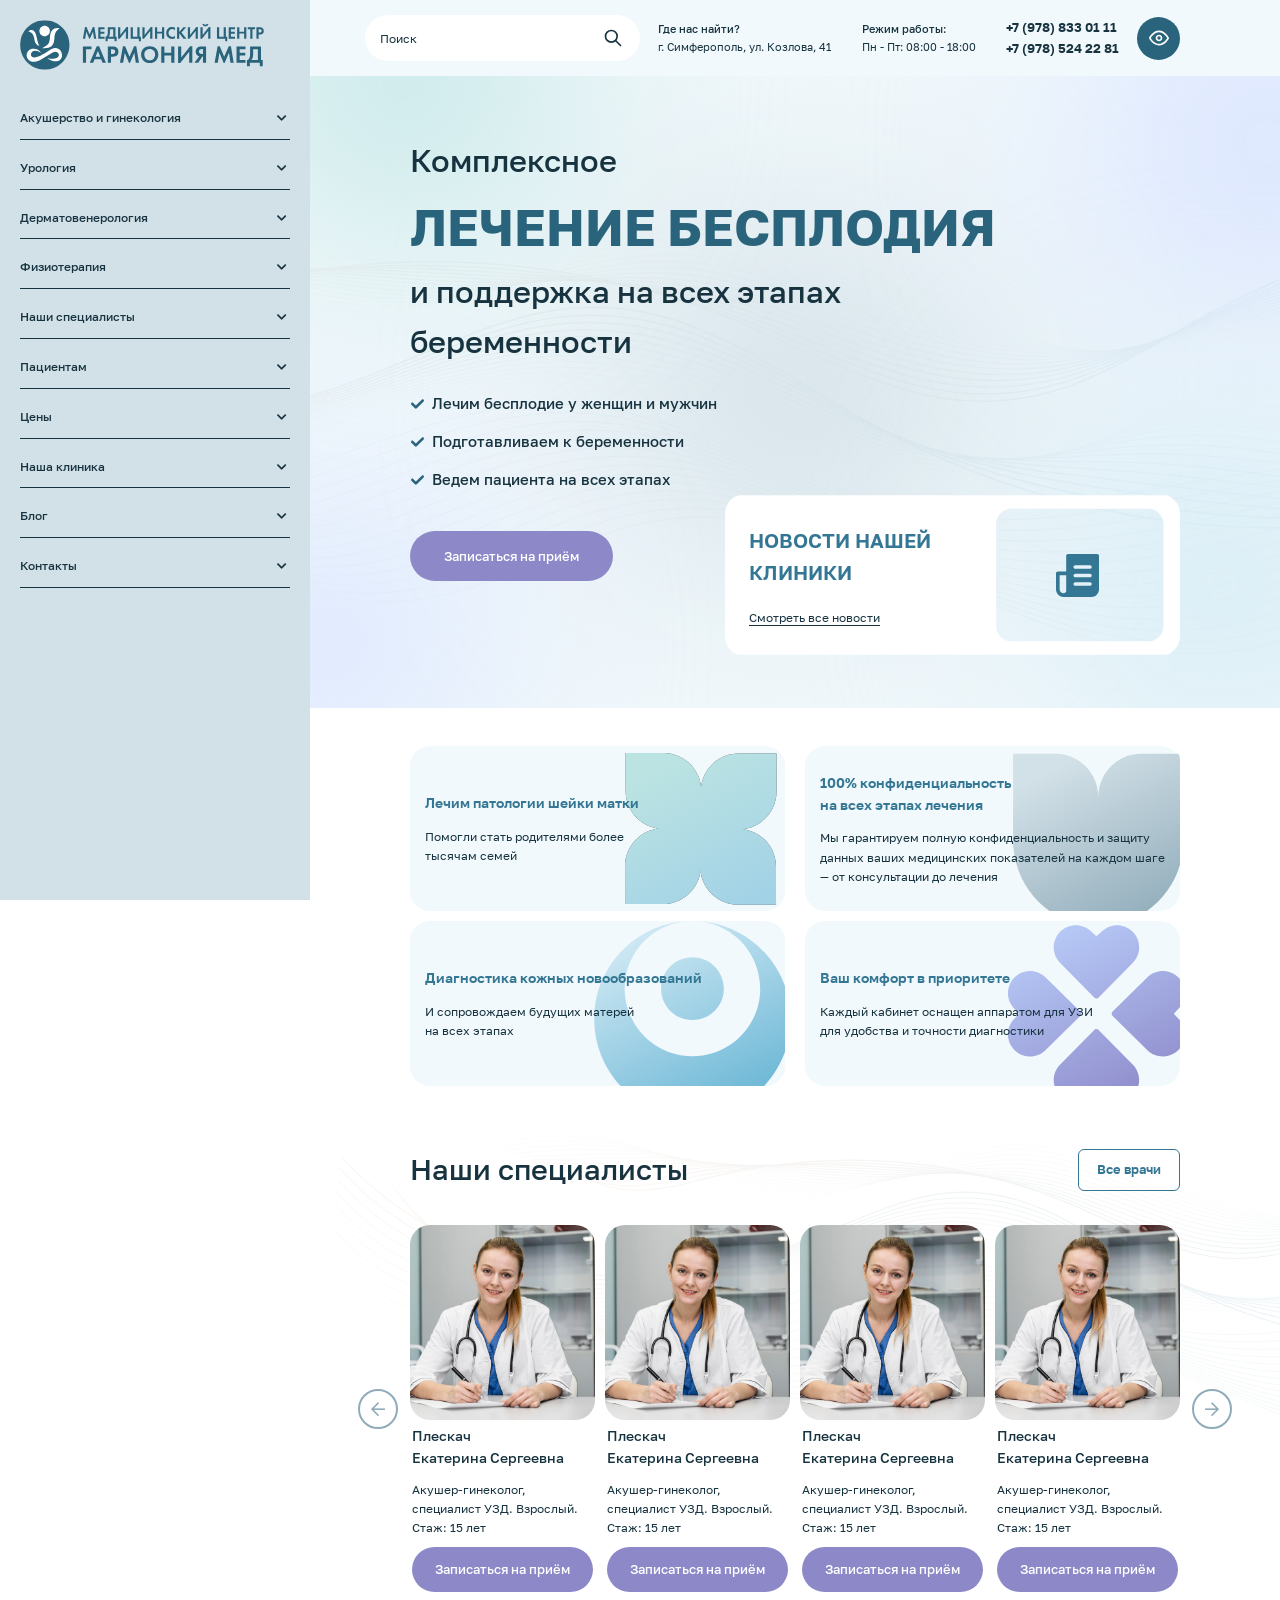
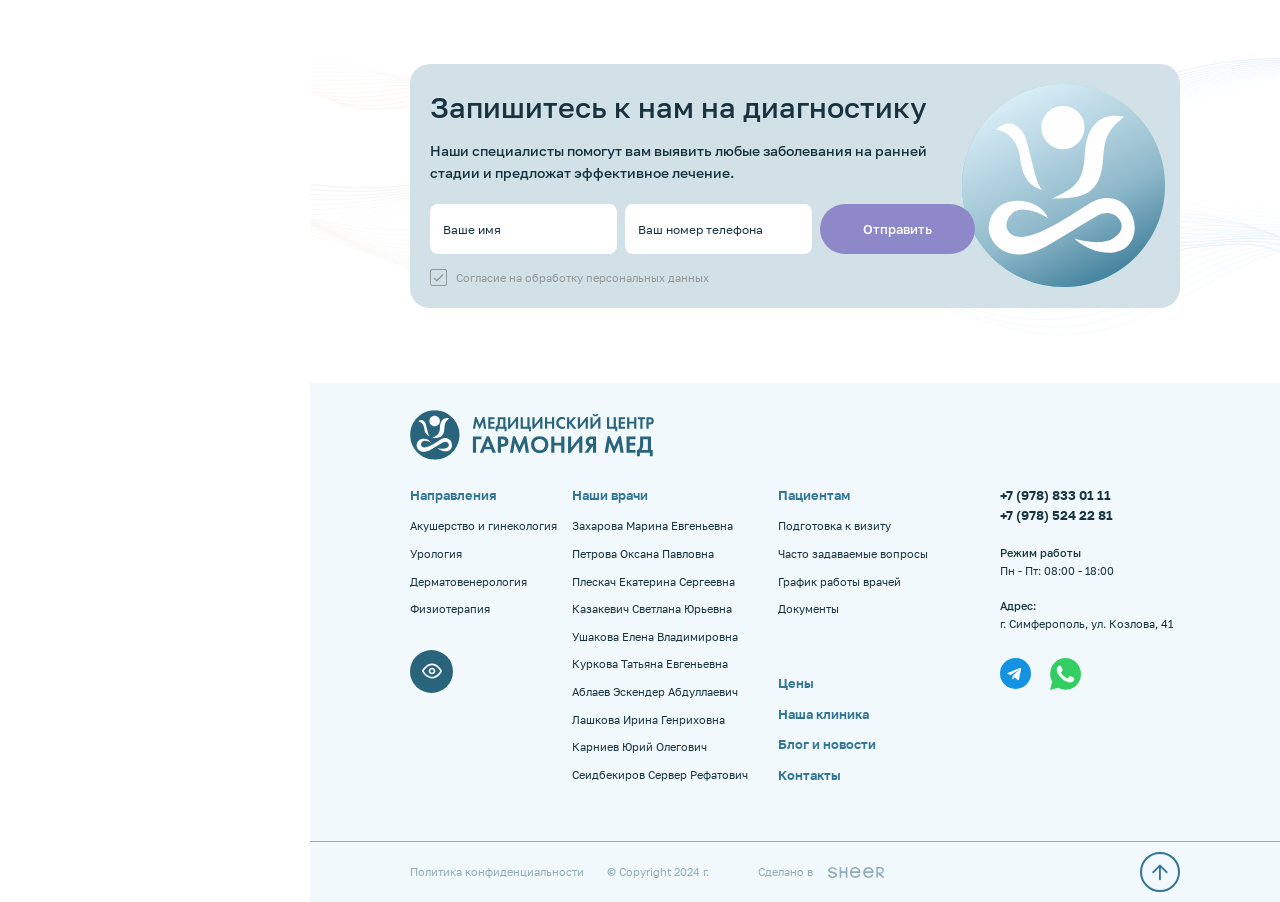
==== commit b4452e26: "Add files via upload" ====
--- a/index.html
+++ b/index.html
@@ -18,13 +18,13 @@
 	<link rel="stylesheet" href="libs/slick-1.5.9/slick/slick.css" />
 	<link rel="stylesheet" href="libs/slick-1.5.9/slick/slick-theme.css" />
 	<link rel="stylesheet" href="css/fonts.css" />
-	<link rel="stylesheet" href="css/main.css?ver=1.1" />
-	<link rel="stylesheet" href="css/media.css?ver=1.1" />
+	<link rel="stylesheet" href="css/main.css?ver=1.5" />
+	<link rel="stylesheet" href="css/media.css?ver=1.5" />
 </head>
 <body>
 
-	<div class="wrapper">
-
+	<div class="wrapper">   
+  
 		<div class="sidebar-page">
 			<a href="#" class="logo">
 				<img src="img/logo.svg" alt="alt">
@@ -534,7 +534,7 @@
 	<script src="libs/scroll2id/PageScroll2id.min.js"></script>
 	<script src="libs/mask/jquery.maskedinput.js"></script>
 	<script src="libs/jQueryFormStyler-master/jquery.formstyler.min.js"></script>
-	<script src="js/common.js?ver=1.1"></script>
+	<script src="js/common.js?ver=1.5"></script>
 	<!-- Yandex.Metrika counter --><!-- /Yandex.Metrika counter -->
 	<!-- Google Analytics counter --><!-- /Google Analytics counter -->
 </body>
--- a/css/main.css
+++ b/css/main.css
@@ -70,7 +70,6 @@
 .wrapper {
 	padding-left: 468px;
 	padding-top: 100px;
-	overflow: hidden;
 }
 a {
 	text-decoration: none;
@@ -159,8 +158,7 @@
 	align-items: center;
 	justify-content: space-between;
 }
-.menu > li.active > a,
-.menu > li > a:hover {
+.menu > li.active > a {
 	color: #2a647c;
 }
 .menu > li.active > a::after {
@@ -170,7 +168,7 @@
 	-moz-osx-font-smoothing: grayscale;
     -webkit-font-smoothing: antialiased;
     display: inline-block;
-    font-style: normal;
+    font-style: normal; 
     font-variant: normal;
     text-rendering: auto;
     line-height: 1;
@@ -472,6 +470,7 @@
 	background-repeat: no-repeat;
 	background-position: center;
 	background-size: contain;
+	pointer-events: none;
 }
 .head-section {
 	margin-bottom: 37px;
@@ -493,6 +492,7 @@
 	background: transparent;
 	color: #347794;
 	font-weight: 600;
+	flex: none;
 }
 .btn-main.btn-main_border:hover {
 	background: #347794;
@@ -922,4 +922,565 @@
 .sandwich.active .sw-footer {
 	top: 7px;
 	transform: rotate(-45deg); 
+}
+.page-doctors {
+	padding-top: 25px;
+	background-image: url(../img/bg_section1.svg);
+	background-repeat: no-repeat;
+	background-position: center top -70px;
+	background-size: 100% auto;
+}
+.page-doctors .title-section {
+	margin-bottom: 36px;
+}
+.row.row_main > div {
+	padding: 0 10px;
+	margin-bottom: 36px;
+}
+.row.row_main {
+	margin: 0 -10px;
+	margin-bottom: -36px;
+}
+.pager {
+	height: 48px;
+	margin-top: 60px;
+	display: flex;
+	align-items: center;
+	justify-content: center;
+	position: relative;
+}
+.page-numbers {
+	font-size: 18px;
+	margin: 0 18px;
+	line-height: 140%;
+	letter-spacing: 0.02em;
+	color: #17333F;
+}
+.page-numbers.current,
+.page-numbers:hover {
+	color: #347794;
+}
+.page-numbers.current {
+	font-weight: 500;
+}
+.prev.page-numbers,
+.next.page-numbers {
+	width: 48px;
+	height: 48px;
+	font-size: 19px;
+	cursor: pointer;
+	margin: 0;
+	transition: all 0.3s;
+	border-radius: 50%;
+	flex: none;
+	color: #90ACBA;
+	border: 1px solid #90ACBA;
+	position: absolute;
+	top: 0;
+	bottom: 0;
+	margin: auto;
+	display: flex;
+	align-items: center;
+	justify-content: center;
+}
+.prev.page-numbers:hover,
+.next.page-numbers:hover {
+	color: #fff;
+	background: #90ACBA;
+}
+.prev.page-numbers {
+	left: 0px;
+}
+.next.page-numbers {
+	right: 0px;
+}
+.breadcrumbs {
+	padding-top: 35px;
+	padding-bottom: 18px;
+	font-size: 14px;
+	line-height: 160%;
+	display: flex;
+	align-items: center;
+	flex-wrap: wrap;
+}
+.breadcrumbs a {
+	color: #17333F;
+	border-bottom: 1px solid transparent;
+}
+.breadcrumbs a:hover {
+	border-color: #17333F;
+}
+.breadcrumbs li::after {
+	content: ">";
+	margin: 0 10px;
+}
+.breadcrumbs li:last-child::after {
+	display: none;
+}
+.single-doctor {
+	background-color: #fbfdff;
+	background-image: url(../img/bg_section1.svg);
+	background-repeat: no-repeat;
+	background-position: center top -70px;
+	background-size: 100% auto;
+	position: relative;
+}
+.single-doctor__sidebar {
+	margin-right: 42px;
+	top: 120px;
+	position: sticky;
+}
+.single-doctor__content {
+	margin-left: -30px;
+}
+.image-doctor {
+	margin-bottom: 18px;
+}
+.image-doctor img {
+	border-radius: 20px;
+	width: 100%;
+	height: auto;
+}
+.single-doctor__sidebar .btn-main {
+	width: 100%;
+	padding: 0 10px;
+}
+.single-doctor .title-section {
+	margin-bottom: 35px;
+}
+.doctor-info {
+	padding: 36px;
+	margin-bottom: 21px;
+	background: #fff;
+}
+.doctor-info .title-section {
+	font-size: 32px;
+	margin-bottom: 24px;
+}
+.tags-list {
+	gap: 12px;
+	display: flex;
+	align-items: center;
+	flex-wrap: wrap;
+}
+.item-tag {
+	padding: 10px 14px;
+	border-radius: 6px;
+	background: #f2f9fc;
+	color: #17333f;
+	display: block;
+}
+.feature-info p {
+	margin: 0;
+}
+.feature-info strong {
+	font-weight: 500;
+}
+.doctor-info .tags-list {
+	margin-bottom: 50px;
+}
+.text-page ul li {
+	padding-left: 20px;
+    position: relative;
+}
+.text-page ul li::before {
+    position: absolute;
+    top: 0;
+    left: 3px;
+    content: "•";
+}
+.title-text {
+	font-size: 24px;
+	line-height: 140%;
+}
+.text-page h3 {
+	font-size: 24px;
+	margin-bottom: 12px;
+	font-weight: 500;
+	line-height: 160%;
+}
+.text-page strong {
+	font-weight: 600;
+}
+.reviews-main {
+	margin-bottom: 57px;
+	display: block;
+} 
+.reviews-main img {
+	max-width: 100%;
+	height: auto;
+	display: block; 
+}
+.single-doctor .text-page {
+	margin-bottom: 23px;
+}
+.single-doctor + .consultation {
+	background-color: #fbfdff;
+}
+.questions-block {
+	padding: 24px;
+	border-radius: 8px;
+	background: #fff;
+}
+.title-main {
+	font-size: 32px;
+	margin-bottom: 24px;
+	line-height: 140%;
+	font-weight: 600;	
+}
+.item-question__content {
+	padding: 10px 20px;
+	font-size: 14px;
+	line-height: 160%;
+	display: none;
+}
+.item-question {
+	margin-bottom: 10px;
+}
+.item-question:last-child {
+	margin-bottom: 0;
+}
+.item-question__head {
+	padding: 14px;
+	padding-right: 20px;
+	font-size: 18px;
+	gap: 14px;
+	border-radius: 3px;
+	background: #f2f9fc;
+	line-height: 140%;
+	cursor: pointer;
+	display: flex;
+	align-items: center;
+	justify-content: space-between;
+}
+.item-question__head i {
+	font-size: 80%;
+	transition: all 0.3s;
+}
+.item-question.active .item-question__head i {
+	transform: rotate(180deg);
+}
+.page-prices,
+.page-schedule,
+.page-questions,
+.page-article,
+.page-news,
+.page-directions {
+	background-color: #fbfdff;
+	background-image: url(../img/bg_section1.svg);
+	background-repeat: no-repeat;
+	background-position: center top -96px;
+	position: relative;
+}
+.page-prices + .consultation,
+.page-schedule + .consultation,
+.page-questions + .consultation,
+.page-directions + .consultation {
+	background-color: #fbfdff;
+}
+.page-prices .container,
+.page-schedule .container,
+.page-questions .container,
+.page-article .container,
+.page-news .container,
+.page-directions .container {
+	position: relative;
+	z-index: 2;
+}
+.row.row_page > div {
+	padding: 0 12px;
+	margin-bottom: 26px;
+}
+.row.row_page {
+	margin: 0 -12px;
+	margin-bottom: -26px;
+}
+.unit-directions {
+	padding: 24px;
+	background: #fff;
+}
+.unit-directions .title-text {
+	margin-bottom: 20px;
+	font-weight: 500;
+	line-height: 160%;
+}
+.unit-directions .item-tag {
+	font-size: 14px;
+	line-height: 160%;
+}
+a.item-tag:hover {
+    background: #e0e9ec;
+}
+.item-tag_main {
+	background: #eef3ff;
+}
+a.item-tag_main:hover {
+    background: #d8dff1;
+}
+.page-directions .title-section {
+	margin-bottom: 35px;
+}
+.unit-directions .tags-list {
+	gap: 8px;
+}
+.consultation::before {
+	z-index: 1;
+}
+.consultation .container {
+	position: relative;
+	z-index: 2;
+}
+.filter-buttons {
+	gap: 29px;
+	margin-bottom: 42px;
+	display: flex;
+	align-items: center;
+	flex-wrap: wrap;
+}
+.filter-buttons .btn-main.active { 
+	background: #fff;
+	color: #17333f;
+}
+
+.item-news {
+	width: 100%;
+	color: #17333f;
+	display: flex;
+	flex-direction: column;
+	align-items: flex-start;
+	min-height: 100%;
+}
+.item-news__image {
+	height: 236px;
+	margin-bottom: 20px;
+	border-radius: 8px;
+	width: 100%;
+	display: block;
+	overflow: hidden;
+}
+.item-news__image img {
+	width: 100%;
+    height: 100%;
+    object-fit: cover;
+    font-family: 'object-fit: cover;';
+	border-radius: 8px;
+	transition: all 2s;
+}
+.item-news:hover .item-news__image img {
+	transform: scale(1.1);
+}
+.item-news:hover .item-news__title {
+	color: #347794;
+}
+.item-news__title {
+	font-size: 20px;
+	margin-bottom: 24px;
+	line-height: 160%;
+	width: 100%;
+	display: block;
+	font-weight: 500;
+	transition: all 0.3s;
+}
+.item-news__date {
+	font-size: 14px;
+	line-height: 160%;
+	margin-top: auto;
+	width: 100%;
+}
+.row.row_news > div {
+	padding: 0 10px;
+	margin-bottom: 30px;
+}
+.row.row_news {
+	margin: 0 -10px;
+	margin-bottom: -30px;
+}
+.page-news {
+	padding-bottom: 109px;
+}
+.article-content img {
+	margin-bottom: 29px;
+	max-width: 100%;
+	height: auto;
+	display: block;
+}
+.article-content h2 {
+	font-size: 24px;
+	margin-top: 36px;
+	margin-bottom: 14px;
+	line-height: 160%;
+	font-weight: 500;
+}
+.article-content p {
+	margin-bottom: 15px;
+}
+.page-article .title-section {
+	margin-bottom: 33px;
+}
+.article-content img:first-child {
+	border-radius: 8px;
+}
+.page-article {
+	padding-bottom: 100px;
+}
+.article-sidebar__image {
+	width: 96px;
+	height: 96px;
+	margin-bottom: 18px;
+	border-radius: 50%;
+	flex: none;
+}
+.article-sidebar__image img {
+	width: 100%;
+    height: 100%;
+    object-fit: cover;
+    font-family: 'object-fit: cover;';
+	border-radius: 50%;
+}
+.article-sidebar__title {
+	margin-bottom: 16px;
+	font-size: 20px;
+	line-height: 160%;
+	font-weight: 500;
+}
+.article-sidebar {
+	top: 120px;
+	font-size: 14px;
+	margin-right: 10px;
+	line-height: 160%;
+	position: sticky;
+	transition: all 0.3s;
+}
+.article-sidebar .btn-main {
+	margin-top: 36px;
+	padding: 0 10px;
+	width: 100%;
+}
+.page-article .article-content {
+	margin-left: 15px;
+}
+.table-page table {
+	width: 100%;
+	border-spacing: 0;
+	background: #fff;
+}
+.table-page table td,
+.table-page table th {
+	padding: 10px 24px;
+}
+.table-page table th {
+	background: #f2f9fc;
+	text-align: left;
+	font-weight: 500;
+}
+.table-page table td {
+	font-size: 14px;
+	line-height: 160%;
+}
+.page-prices .title-section,
+.page-schedule .title-section {
+	margin-bottom: 50px;
+}
+.title-td {
+	font-size: 16px;
+	font-weight: 500;
+	line-height: 160%;
+}
+.page-schedule .table-page table td {
+	width: 20%;
+}
+.page-prices .title-td {
+	font-weight: 400;
+}
+.page-prices td:nth-child(3) {
+	width: 600px;
+}
+.billbord-page {
+	min-height: 690px;
+	background-image: url(../img/billbord_page1.svg);
+	background-repeat: no-repeat;
+	background-position: center;
+	background-size: cover;
+}
+.billbord-page .breadcrumbs {
+	padding-bottom: 92px;
+}
+.text-billbord {
+	max-width: 820px;
+}
+.head-section__content .title-text {
+	margin-top: 20px;
+}
+.head-section__content {
+	max-width: 710px;
+}
+.team-about {
+	padding-bottom: 115px;
+}
+.team-about .head-section {
+	margin-bottom: 50px;
+	align-items: flex-end;
+}
+.team-about .head-section .btn-main {
+	margin-bottom: 10px;
+}
+.page-about {
+	padding-top: 35px;
+	padding-bottom: 262px;
+}
+.page-about .title-text {
+	margin-bottom: 14px;
+	font-weight: 500;
+}
+.text-columns {
+	gap: 35px;
+	columns: 2;
+}
+.text-columns p {
+	margin-bottom: 20px;
+	break-inside: avoid;
+}
+.item-about {
+	padding: 47px 41px;
+	padding-top: 69px;
+	border-radius: 20px;
+	background: #f2f9fc;
+}
+.item-about .title-main {
+	margin-bottom: 15px;
+	color: #347794;
+}
+.page-about .text-columns {
+	margin-bottom: 66px;
+}
+.item-table__head {
+	padding: 10px 24px;
+	display: flex;
+	align-items: center;
+	justify-content: space-between;
+	cursor: pointer;
+	background: #D2E0E7;
+	font-weight: 500;
+}
+.item-table__head i {
+	transition: all 0.3s;
+}
+.item-table.active .item-table__head i {
+	transform: rotate(180deg);
+}
+.item-table {
+	margin-bottom: 18px;
+}
+.item-table .table-page {
+	display: none;
+}
+.prices-table table tr > *:nth-child(4),
+.prices-table table tr > *:nth-child(1) {
+	width: 15%;
+}
+.prices-table table tr > *:nth-child(2) {
+	width: 20%;
+}
+.prices-table table tr > *:nth-child(3) {
+	width: 50%;
 }
--- a/css/media.css
+++ b/css/media.css
@@ -187,6 +187,100 @@
     .menu > li {
         margin-bottom: 15px;
     }
+    .doctor-info {
+        padding: 25px;
+    }
+    .title-main {
+        font-size: 28px;
+    }
+    .doctor-info .tags-list {
+        margin-bottom: 38px;
+    }
+    .tags-list {
+        gap: 10px;
+    }
+    .item-tag {
+        padding: 8px 12px;
+    }
+    .title-text,
+    .text-page h3 {
+        font-size: 22px;
+    }
+    .reviews-main {
+        margin-bottom: 42px;
+    }
+    .item-question__head {
+        padding: 11px;
+        padding-right: 16px;
+        font-size: 16px;
+        gap: 12px;
+    }
+    .item-question__content {
+        padding: 8px 12px;
+        font-size: 13px;
+    }
+    .unit-directions {
+        padding: 16px;
+    }
+    .unit-directions .item-tag {
+        font-size: 13px;
+    }
+    .unit-directions .tags-list {
+        gap: 6px;
+    }
+    .item-news__title {
+        font-size: 18px;
+        margin-bottom: 18px;
+    }
+    .item-news__date {
+        font-size: 13px;
+    }
+    .item-news__image {
+        height: 210px;
+        margin-bottom: 15px;
+    }
+    .article-sidebar {
+        top: 107px;
+        font-size: 13px;
+        margin-right: 0;
+    }
+    .article-content h2 {
+        font-size: 21px;
+        margin-top: 30px;
+        margin-bottom: 14px;
+    }
+    .article-sidebar .btn-main {
+        margin-top: 29px;
+    }
+    .page-prices .title-section,
+    .page-schedule .title-section {
+        margin-bottom: 35px;
+    }
+    .title-td {
+        font-size: 14px;
+    }
+    .page-prices td:nth-child(3) {
+        width: 563px;
+    }
+    .text-billbord {
+        max-width: 720px;
+    }
+    .billbord-page {
+        min-height: 620px;
+    }
+    .page-about {
+        padding-bottom: 220px;
+    }
+    .prices-table table tr > *:nth-child(4),
+    .prices-table table tr > *:nth-child(1) {
+        width: 12%;
+    }
+    .prices-table table tr > *:nth-child(2) {
+        width: 18%;
+    }
+    .prices-table table tr > *:nth-child(3) {
+        width: 55%;
+    }
 }
 @media only screen and (max-width : 1600px) {
     .sidebar-page {
@@ -262,7 +356,7 @@
         padding-bottom: 52px;
     }
     .btn-main {
-        height: 52px;
+        height: 50px;
         padding: 0 38px;
         font-size: 14px;
     }
@@ -310,7 +404,7 @@
         top: -104px;
     }
     .item-form input, .item-form textarea {
-        height: 52px;
+        height: 50px;
         padding: 0 15px;
         font-size: 12px;
     }
@@ -373,6 +467,143 @@
         padding: 4px 6px;
         font-size: 13px;
     }
+    .pager {
+        height: 40px;
+        margin-top: 40px;
+    }
+    .prev.page-numbers, .next.page-numbers {
+        width: 40px;
+        height: 40px;
+        font-size: 16px;
+    }
+    .page-numbers {
+        font-size: 16px;
+        margin: 0 14px;
+    }
+    .row.row_main > div {
+        padding: 0 6px;
+        margin-bottom: 20px;
+    }
+    .row.row_main {
+        margin: 0 -6px;
+        margin-bottom: -20px;
+    }
+    .page-doctors .title-section {
+        margin-bottom: 22px;
+    }
+    .doctor-info .tags-list {
+        margin-bottom: 30px;
+    }
+    .item-tag {
+        padding: 6px 9px;
+    }
+    .doctor-info {
+        padding: 20px;
+    }
+    .title-text, .text-page h3 {
+        font-size: 20px;
+    }
+    .title-main {
+        font-size: 26px;
+    }
+    .item-question__head {
+        padding: 9px;
+        padding-right: 14px;
+        font-size: 15px;
+        gap: 10px;
+    }
+    .item-question__content {
+        line-height: 150%;
+    }
+    .single-doctor__sidebar {
+        top: 100px;
+    }
+    .row.row_page > div {
+        padding: 0 8px;
+        margin-bottom: 18px;
+    }
+    .row.row_page {
+        margin: 0 -8px;
+        margin-bottom: -18px;
+    }
+    .row.row_news > div {
+        padding: 0 7px;
+        margin-bottom: 20px;
+    }
+    .row.row_news {
+        margin: 0 -7px;
+        margin-bottom: -20px;
+    }
+    .item-news__title {
+        font-size: 16px;
+        margin-bottom: 15px;
+    }
+    .item-news__image {
+        height: 190px;
+    }
+    .page-news {
+        padding-bottom: 90px;
+    }
+    .filter-buttons {
+        gap: 22px;
+        margin-bottom: 30px;
+    }
+    .article-sidebar .btn-main {
+        margin-top: 20px;
+    }
+    .article-sidebar__image {
+        width: 85px;
+        height: 85px;
+        margin-bottom: 12px;
+    }
+    .article-sidebar__title {
+        margin-bottom: 12px;
+        font-size: 17px;
+    }
+    .page-prices td:nth-child(3) {
+        width: 555px;
+    }
+    .billbord-page .breadcrumbs {
+        padding-bottom: 60px;
+    }
+    .billbord-page {
+        min-height: 560px;
+    }
+    .page-about {
+        padding-bottom: 170px;
+    }
+    .team-about {
+        padding-bottom: 90px;
+    }
+    .head-section__content {
+        max-width: 650px;
+    }
+    .item-team .btn-main {
+        height: 46px;
+    } 
+    .item-about {
+        padding: 38px 33px;
+        padding-top: 55px;
+    }
+    .page-about .text-columns {
+        margin-bottom: 45px;
+    }
+    .text-columns {
+        gap: 25px;
+    }
+    .table-page table td, .table-page table th {
+        padding: 10px 15px;
+    }
+    .prices-table table tr > *:nth-child(4),
+    .prices-table table tr > *:nth-child(1) {
+        width: 13%;
+    }
+    .prices-table table tr > *:nth-child(2) {
+        width: 16%;
+    }
+    .prices-table table tr > *:nth-child(3) {
+        width: 56%;
+    }
 }
 @media only screen and (max-width : 1400px) {
     .sidebar-page {
@@ -531,6 +762,94 @@
     .menu__dropdown li a {
         font-size: 12px;
     }
+    .item-question__head {
+        padding: 7px;
+        padding-right: 10px;
+        font-size: 14px;
+        gap: 6px;
+    }
+    .single-doctor__content {
+        margin-left: -40px;
+    }
+    .doctor-info {
+        padding: 16px;
+    }
+    .questions-block {
+        padding: 15px;
+    }
+    .title-main {
+        font-size: 23px;
+    }
+    .breadcrumbs {
+        padding-top: 23px;
+        padding-bottom: 16px;
+        font-size: 13px;
+    }
+    .single-doctor__sidebar {
+        top: 80px;
+    }
+    .unit-directions .title-text {
+        margin-bottom: 15px;
+    }
+    .unit-directions .tags-list {
+        gap: 4px;
+    }
+    .unit-directions .item-tag {
+        font-size: 11px;
+    }
+    .page-directions .title-section {
+        margin-bottom: 26px;
+    }
+    .item-news__image {
+        height: 160px;
+    }
+    .page-article .title-section {
+        font-size: 26px;
+        margin-bottom: 26px;
+    }
+    .article-content h2 {
+        font-size: 18px;
+        margin-top: 25px;
+    }
+    .page-article {
+        padding-bottom: 80px;
+    }
+    .page-article .article-content {
+        margin: 0;
+    }
+    .article-sidebar {
+        top: 88px;
+    }
+    .page-prices, 
+    .page-schedule, 
+    .page-questions, 
+    .page-article, 
+    .page-news, 
+    .page-directions {
+        background-position: center top -79px;
+        background-size: 1500px auto;
+    }
+    .table-page table td {
+        font-size: 13px;
+    }
+    .table-page table td, .table-page table th {
+        padding: 8px 14px;
+    }
+    .title-td {
+        font-size: 13px;
+    }
+    .page-prices td:nth-child(3) {
+        width: 480px;
+    }
+    .text-billbord {
+        max-width: 620px;
+    }
+    .page-about .text-columns {
+        margin-bottom: 37px;
+    }
+    .text-columns {
+        gap: 22px;
+    }
 }
 /* Large Devices, Wide Screens */
 @media only screen and (max-width : 1200px) {
@@ -604,6 +923,9 @@
     .menu__dropdown li a {
         font-size: 11px;
         padding: 3px 4px;
+    }
+    .item-news__image {
+        height: 200px;
     }
 }
 
@@ -749,7 +1071,7 @@
         top: 63px;
         padding: 15px;
         font-size: 14px;
-        padding-bottom: 40px;
+        padding-bottom: 110px;
         width: 100%;
         height: auto;
         max-height: calc(100vh - 50px);
@@ -791,6 +1113,212 @@
     .no-scroll {
         overflow: hidden;
     }
+    .checkbox {
+        font-size: 12px;
+        justify-content: center;
+    }
+    .consultation .title-section {
+        margin-bottom: 14px;
+        max-width: 300px;
+        line-height: 140%;
+    }
+    .single-doctor__sidebar {
+        margin-right: 0;
+    }
+    .single-doctor__content {
+        margin: 0;
+    }
+    .reviews-main {
+        margin-bottom: 30px;
+    }
+    .wrapper {
+        overflow: hidden;
+    }
+    .single-doctor__sidebar {
+        top: 0;
+    }
+    .unit-directions .item-tag {
+        font-size: 12px;
+    }
+    .page-prices,
+    .page-schedule,
+    .page-article,
+    .page-news,
+    .page-doctors,
+    .single-doctor,
+    .page-directions {
+        background-position: center top;
+        background-size: 100% auto;
+    }
+    .filter-buttons {
+        gap: 12px;
+        margin-bottom: 25px;
+    }
+    .filter-buttons .btn-main {
+        font-size: 13px;
+        padding: 0 19px;
+        height: 44px;
+    }
+    .page-news {  
+        padding-bottom: 50px;
+    }
+    .breadcrumbs {
+        display: block;
+    }
+    .breadcrumbs li {
+        display: inline;
+    }
+    .page-article .title-section {
+        font-size: 22px;
+        margin-bottom: 22px; 
+    }
+    .article-sidebar {
+        top: 0;
+        margin-bottom: 25px;
+    }
+    .article-content h2 {
+        font-size: 18px;
+    }
+    .page-article {
+        padding-bottom: 50px;
+    }
+    .article-sidebar__wrap {
+        gap: 15px;
+        margin-bottom: 15px;
+        display: flex;
+        align-items: flex-start;
+    }
+    .article-sidebar__image {
+        width: 96px;
+        height: 96px;
+        margin: 0;
+        margin-top: 5px;
+    }
+    .article-sidebar .btn-main {
+        margin-top: 10px;
+    }
+    .article-sidebar__title {
+        margin-bottom: 6px;
+        font-size: 16px;
+    }
+    .table-page {
+        overflow: auto;
+        margin-right: -15px;
+    }
+    .table-page table {
+        width: 900px;
+    }
+    .title-td {
+        font-size: 14px;
+    }
+    .table-page table th {
+        font-size: 14px;
+    }
+    .table-page::-webkit-scrollbar {
+        -webkit-appearance: none;
+    }
+    .table-page::-webkit-scrollbar:vertical {
+        width: 3px;
+    }
+    .table-page::-webkit-scrollbar:horizontal {
+        height: 3px;
+    }
+    .table-page::-webkit-scrollbar-thumb {
+        background-color: rgba(0, 0, 0, .5);
+        border-radius: 10px;
+    }
+    .table-page::-webkit-scrollbar-track {
+        border-radius: 10px;
+        background-color: #ccc;
+    }
+    .consultation::before {
+        top: -115px;
+        height: 320px;
+    }
+    .page-prices .title-section,
+    .page-schedule .title-section {
+        margin-bottom: 22px;
+    }
+    .page-prices td:nth-child(3) {
+        width: auto;
+    }
+    .billbord-page .breadcrumbs {
+        padding-bottom: 40px;
+    }
+    .billbord-page {
+        min-height: 450px;
+    }
+    .text-columns {
+        columns: initial;
+    }
+    .page-about .text-columns {
+        margin-bottom: 30px;
+    }
+    .item-about {
+        padding: 23px 20px;
+        padding-top: 35px;
+        border-radius: 14px;
+    }
+    .page-about {
+        padding-bottom: 60px;
+    }
+    .head-section__content .title-text {
+        font-size: 16px;
+        margin-top: 15px;
+        margin-bottom: 18px;
+    }
+    .team-about .head-section .title-section {
+        font-size: 23px;
+        margin-bottom: 0;
+    }
+    .team-about .head-section {
+        margin-bottom: 34px;
+    }
+    .team-about .head-section .btn-main {
+        margin-bottom: 0;
+    }
+    .team-about {
+        padding-bottom: 50px;
+    }
+    .item-table__head {
+        margin-right: -15px;
+    }
+    .item-table {
+        margin-bottom: 12px;
+    }
+    .head-table {
+        display: none;
+    }
+    .item-table .table-page table,
+    .item-table .table-page tr,
+    .item-table .table-page td {
+        display: block;
+    }
+    .item-table .table-page td::before {
+        width: 110px;
+        flex: none;
+        font-size: 13px;
+        content: attr(data-title) ": ";
+    }
+    .item-table .table-page {
+        margin-right: 0;
+    }
+    .item-table .table-page td:last-child {
+        font-size: 14px;
+    }
+    .item-table .table-page td {
+        gap: 5px;
+        padding-left: 0;
+        padding-right: 0;
+        display: flex;
+        width: 100% !important;
+    }
+    .item-table .table-page table {
+        width: 100%;
+    }
+    .item-table .table-page tr {
+        border-bottom: 1px #17333f solid;
+    }
 }
 
 /* Small Devices, Tablets */
@@ -837,10 +1365,13 @@
     .sidebar-page {
         display: block !important;
     }
+    .menu > li > a:hover {
+        color: #2a647c;
+    }
 }
 
  /* Large Devices, Wide Screens */
-@media only screen and (min-width : 1200px) {
+@media only screen and (min-width : 1200px) { 
     .container {
         max-width: 800px;
     }
@@ -860,4 +1391,15 @@
     .container {
         max-width: 1230px;
     }
+}
+
+@media (min-width: 2200px) {
+    .page-prices,
+    .page-schedule,
+    .page-questions,
+    .page-article,
+    .page-news,
+    .page-directions {
+        background-size: 100% auto;
+    }
 }
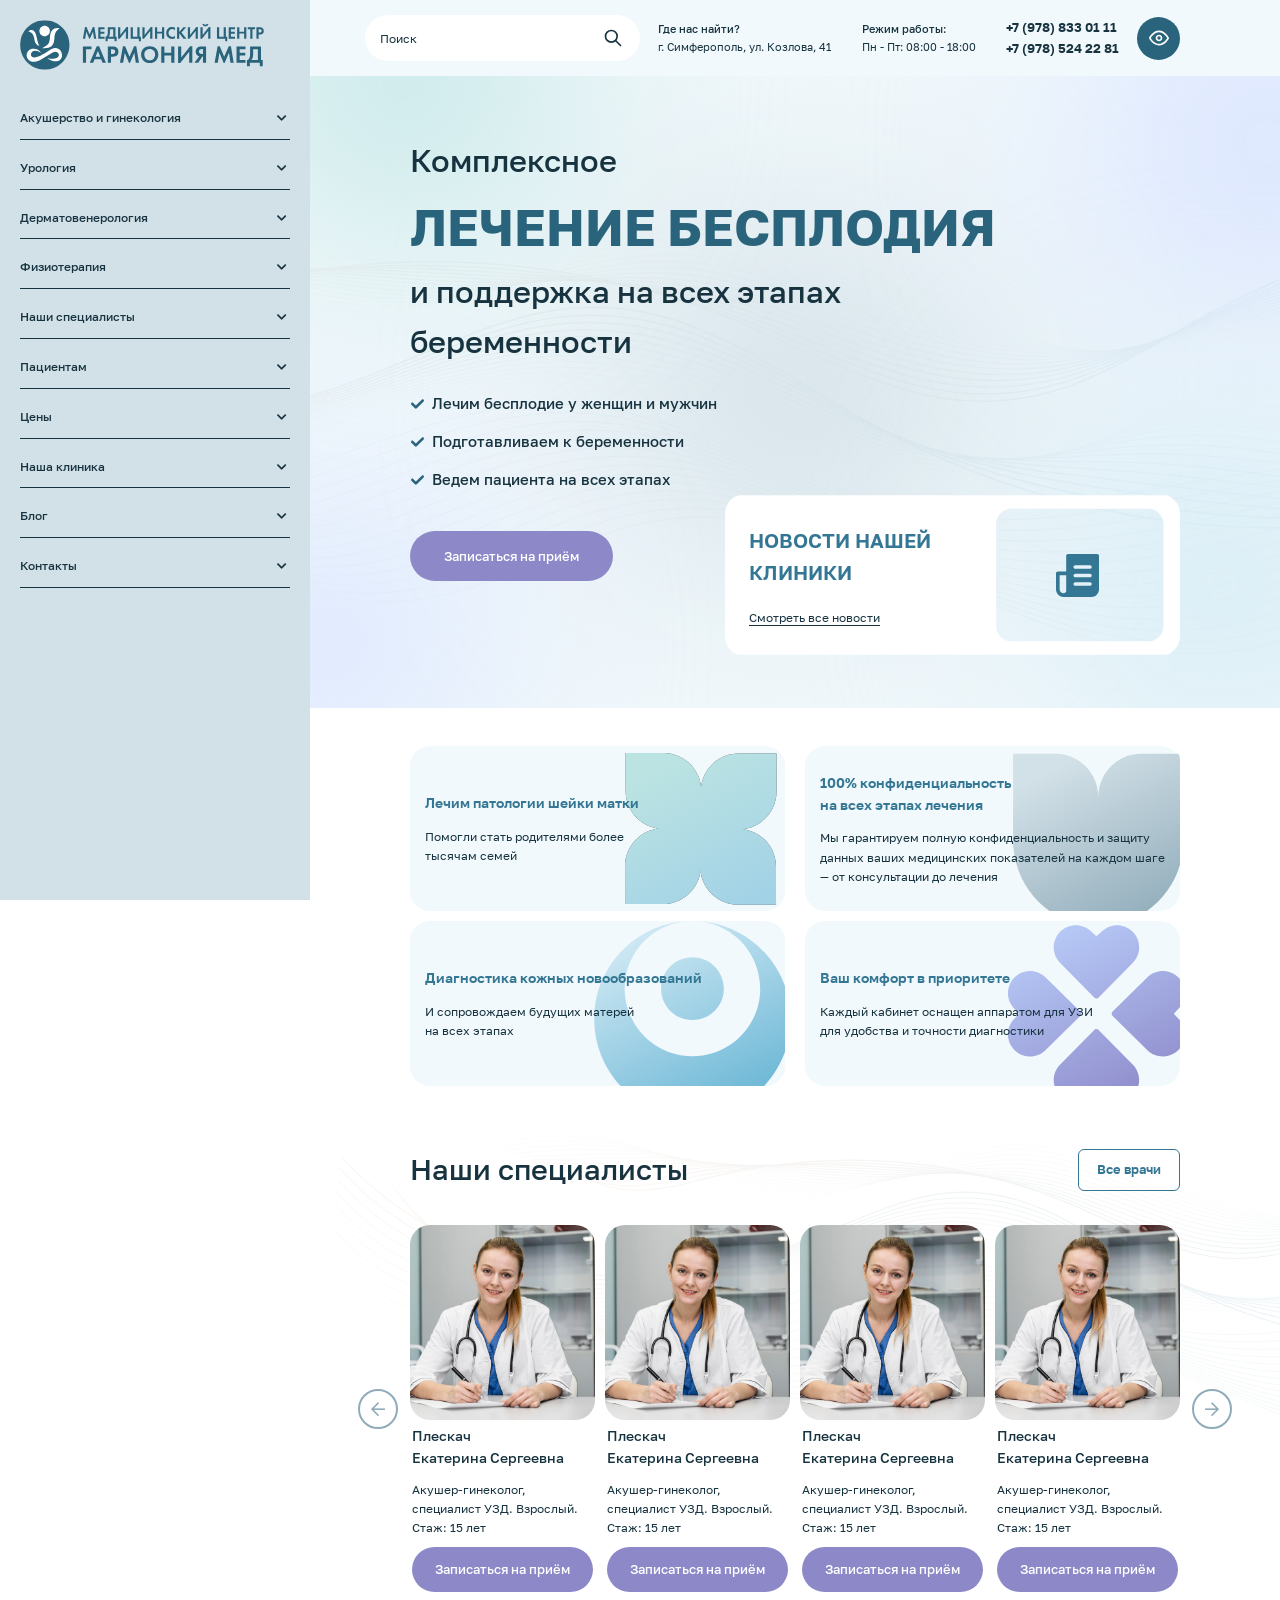
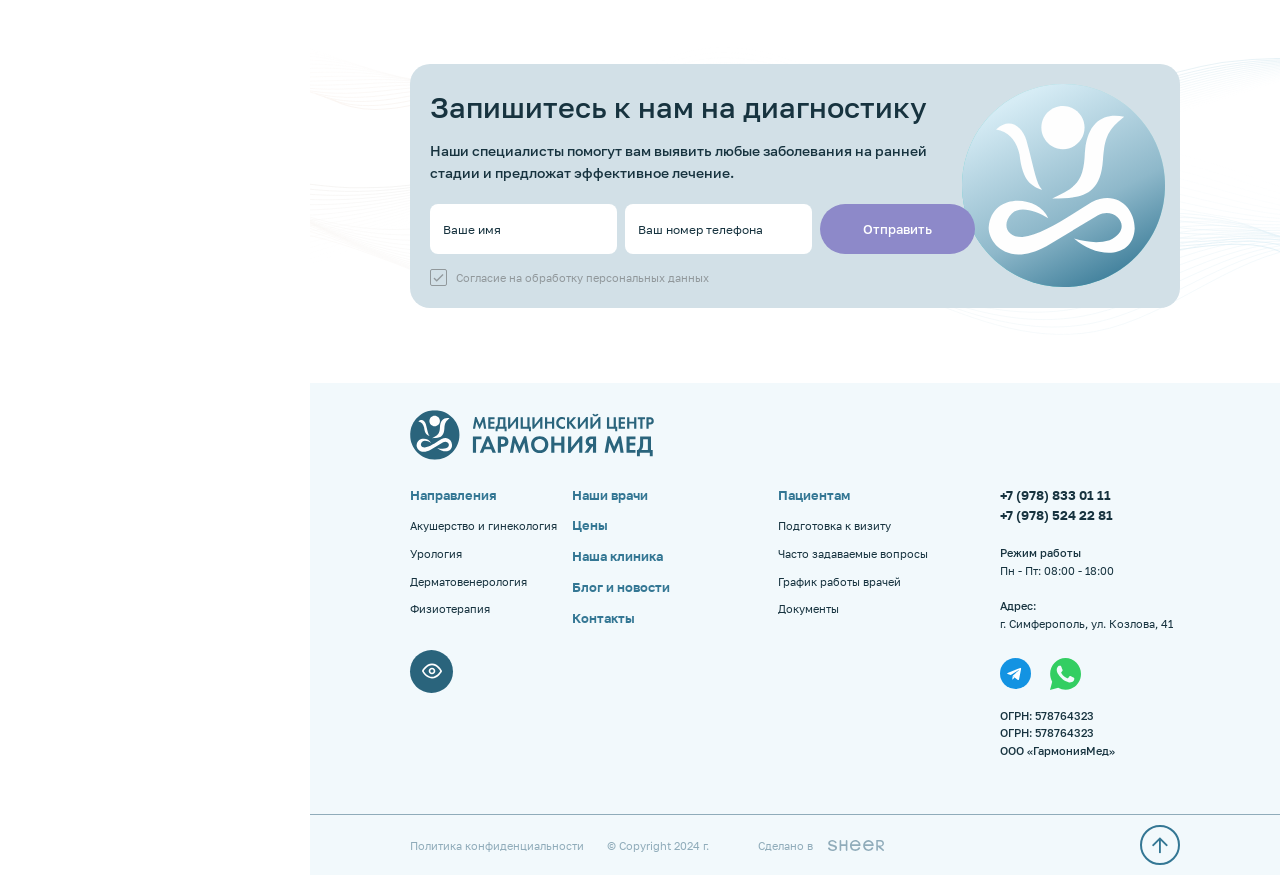
==== commit d1adc5bf: "Add files via upload" ====
--- a/index.html
+++ b/index.html
@@ -18,8 +18,8 @@
 	<link rel="stylesheet" href="libs/slick-1.5.9/slick/slick.css" />
 	<link rel="stylesheet" href="libs/slick-1.5.9/slick/slick-theme.css" />
 	<link rel="stylesheet" href="css/fonts.css" />
-	<link rel="stylesheet" href="css/main.css?ver=1.5" />
-	<link rel="stylesheet" href="css/media.css?ver=1.5" />
+	<link rel="stylesheet" href="css/main.css?ver=1.7" />
+	<link rel="stylesheet" href="css/media.css?ver=1.7" />
 </head>
 <body>
 
@@ -441,24 +441,18 @@
 							<li><a href="#">Дерматовенерология</a></li>
 							<li><a href="#">Физиотерапия</a></li>
 						</ul>
-						<a href="#" class="btn-eye">
+						<a href="#" class="btn-eye hidden-mob">
 							<img src="img/eye.svg" alt="alt">
 						</a>
 					</div>
 					<div class="col-lg-3 col-6">
 						<div class="footer__col">
-							<div class="footer__title">Наши врачи</div>
-							<ul class="footer__nav">
-								<li><a href="#">Захарова Марина Евгеньевна</a></li>
-								<li><a href="#">Петрова Оксана Павловна</a></li>
-								<li><a href="#">Плескач Екатерина Сергеевна</a></li>
-								<li><a href="#">Казакевич Светлана Юрьевна</a></li>
-								<li><a href="#">Ушакова Елена Владимировна</a></li>
-								<li><a href="#">Куркова Татьяна Евгеньевна</a></li>
-								<li><a href="#">Аблаев Эскендер Абдуллаевич</a></li>
-								<li><a href="#">Лашкова Ирина Генриховна</a></li>
-								<li><a href="#">Карниев Юрий Олегович</a></li>
-								<li><a href="#">Сеидбекиров Сервер Рефатович</a></li>
+							<ul class="footer__nav footer__nav_big">
+								<li><a href="#">Наши врачи</a></li>
+								<li><a href="#">Цены</a></li>
+								<li><a href="#">Наша клиника</a></li>
+								<li><a href="#">Блог и новости</a></li>
+								<li><a href="#">Контакты</a></li>
 							</ul>
 						</div>
 					</div>
@@ -471,12 +465,9 @@
 								<li><a href="#">График работы врачей</a></li>
 								<li><a href="#">Документы</a></li>
 							</ul>
-							<ul class="footer__nav footer__nav_big">
-								<li><a href="#">Цены</a></li>
-								<li><a href="#">Наша клиника</a></li>
-								<li><a href="#">Блог и новости</a></li>
-								<li><a href="#">Контакты</a></li>
-							</ul>
+							<a href="#" class="btn-eye show-mob">
+								<img src="img/eye.svg" alt="alt">
+							</a>
 						</div>
 					</div>
 					<div class="col-lg-3 col-6">
@@ -496,6 +487,11 @@
 							<li><a href="#" target="_blank"><img src="img/tg.svg" alt="alt"></a></li>
 							<li><a href="#" target="_blank"><img src="img/wp.svg" alt="alt"></a></li>
 						</ul>
+						<div class="requisites">
+							<p>ОГРН: 578764323</p>
+							<p>ОГРН:  578764323</p>
+							<p>ООО «ГармонияМед»</p>
+						</div>
 					</div>
 				</div>
 			</div>
@@ -534,7 +530,7 @@
 	<script src="libs/scroll2id/PageScroll2id.min.js"></script>
 	<script src="libs/mask/jquery.maskedinput.js"></script>
 	<script src="libs/jQueryFormStyler-master/jquery.formstyler.min.js"></script>
-	<script src="js/common.js?ver=1.5"></script>
+	<script src="js/common.js?ver=1.7"></script>
 	<!-- Yandex.Metrika counter --><!-- /Yandex.Metrika counter -->
 	<!-- Google Analytics counter --><!-- /Google Analytics counter -->
 </body>
--- a/css/main.css
+++ b/css/main.css
@@ -1066,7 +1066,7 @@
 .item-tag {
 	padding: 10px 14px;
 	border-radius: 6px;
-	background: #f2f9fc;
+	background: #eef3ff;
 	color: #17333f;
 	display: block;
 }
@@ -1209,13 +1209,10 @@
 	line-height: 160%;
 }
 a.item-tag:hover {
-    background: #e0e9ec;
-}
-.item-tag_main {
-	background: #eef3ff;
-}
-a.item-tag_main:hover {
     background: #d8dff1;
+}
+div.item-tag {
+	background: #f2f9fc;
 }
 .page-directions .title-section {
 	margin-bottom: 35px;
@@ -1299,7 +1296,7 @@
 	padding-bottom: 109px;
 }
 .article-content img {
-	margin-bottom: 29px;
+	margin: 30px 0;
 	max-width: 100%;
 	height: auto;
 	display: block;
@@ -1319,6 +1316,7 @@
 }
 .article-content img:first-child {
 	border-radius: 8px;
+	margin-top: 0;
 }
 .page-article {
 	padding-bottom: 100px;
@@ -1483,4 +1481,59 @@
 }
 .prices-table table tr > *:nth-child(3) {
 	width: 50%;
+}
+.requisites {
+	margin-top: 17px;
+	font-weight: 500;
+}
+.requisites p {
+	margin: 0;
+}
+.blockquote {
+    padding: 94px 32px;
+    padding-right: 44px;
+	padding-bottom: 64px;
+	margin: 33px 0;
+	border-radius: 8px;
+	background: #fff;
+	position: relative;
+}
+.blockquote__text {
+	font-size: 18px;
+	margin-bottom: 18px;
+	line-height: 160%;
+}
+.blockquote::after,
+.blockquote::before {
+	position: absolute;
+	display: block;
+	content: " ";
+	width: 37px;
+	height: 27px;
+	top: 41px;
+	left: 36px;
+	background-image: url(../img/quote1.svg);
+	background-repeat: no-repeat;
+	background-position: center;
+	background-size: contain;
+}
+.blockquote::after {
+	bottom: 37px;
+	right: 45px;
+	background-image: url(../img/quote2.svg);
+	top: auto;
+	left: auto;
+}
+.article-content ul li {
+	padding-left: 20px;
+    position: relative;
+}
+.article-content ul li::before {
+    position: absolute;
+    top: 0;
+    left: 3px;
+    content: "•";
+}
+.article-content ul {
+	margin-bottom: 20px;
 }
--- a/css/media.css
+++ b/css/media.css
@@ -280,6 +280,29 @@
     }
     .prices-table table tr > *:nth-child(3) {
         width: 55%;
+    }
+    .blockquote__text {
+        font-size: 16px;
+        margin-bottom: 14px;
+    }
+    .blockquote {
+        padding: 82px 22px;
+        padding-right: 27px;
+        padding-bottom: 50px;
+        margin: 30px 0;
+    }
+    .blockquote::after, 
+    .blockquote::before {
+        width: 33px;
+        height: 24px;
+    }
+    .blockquote::before {
+        top: 28px;
+        left: 25px;
+    }
+    .blockquote::after {
+        bottom: 25px;
+        right: 30px;
     }
 }
 @media only screen and (max-width : 1600px) {
@@ -603,6 +626,26 @@
     }
     .prices-table table tr > *:nth-child(3) {
         width: 56%;
+    }
+    .blockquote__text {
+        font-size: 15px;
+        margin-bottom: 14px;
+    }
+    .blockquote {
+        padding: 67px 20px;
+        padding-right: 24px;
+        padding-bottom: 42px;
+    }
+    .blockquote::before {
+        top: 22px;
+    }
+    .article-content img {
+        margin: 16px 0;
+    }
+    .article-content h2 {
+        font-size: 19px;
+        margin-top: 22px;
+        margin-bottom: 12px;
     }
 }
 @media only screen and (max-width : 1400px) {
@@ -1037,17 +1080,14 @@
     .row_footer > div:nth-child(1) {
         order: -2;
     }
-    .row_footer > div:nth-child(4) {
-        order: -1;
-    }
     .footer .btn-eye {
         margin-top: 22px;
     }
     .row_footer > div {
-        margin-bottom: 15px;
+        margin-bottom: 25px;
     }
     .row_footer {
-        margin-bottom: -15px;
+        margin-bottom: -25px;
     }
     .create {
         margin: 0;
@@ -1280,9 +1320,6 @@
     .team-about {
         padding-bottom: 50px;
     }
-    .item-table__head {
-        margin-right: -15px;
-    }
     .item-table {
         margin-bottom: 12px;
     }
@@ -1318,6 +1355,28 @@
     }
     .item-table .table-page tr {
         border-bottom: 1px #17333f solid;
+    }
+    .blockquote__text {
+        font-size: 14px;
+    }
+    .blockquote {
+        padding-top: 60px;
+    }
+    .footer .socials-list {
+        margin-top: 15px;
+    }
+    .hidden-mob {
+        display: none !important;
+    }
+    .item-team {
+        max-width: 330px;
+        margin: 0 auto;
+    }
+    .item-team__image {
+        height: 310px;
+    }
+    .page-article .row_news {
+        padding-top: 15px;
     }
 }
 
